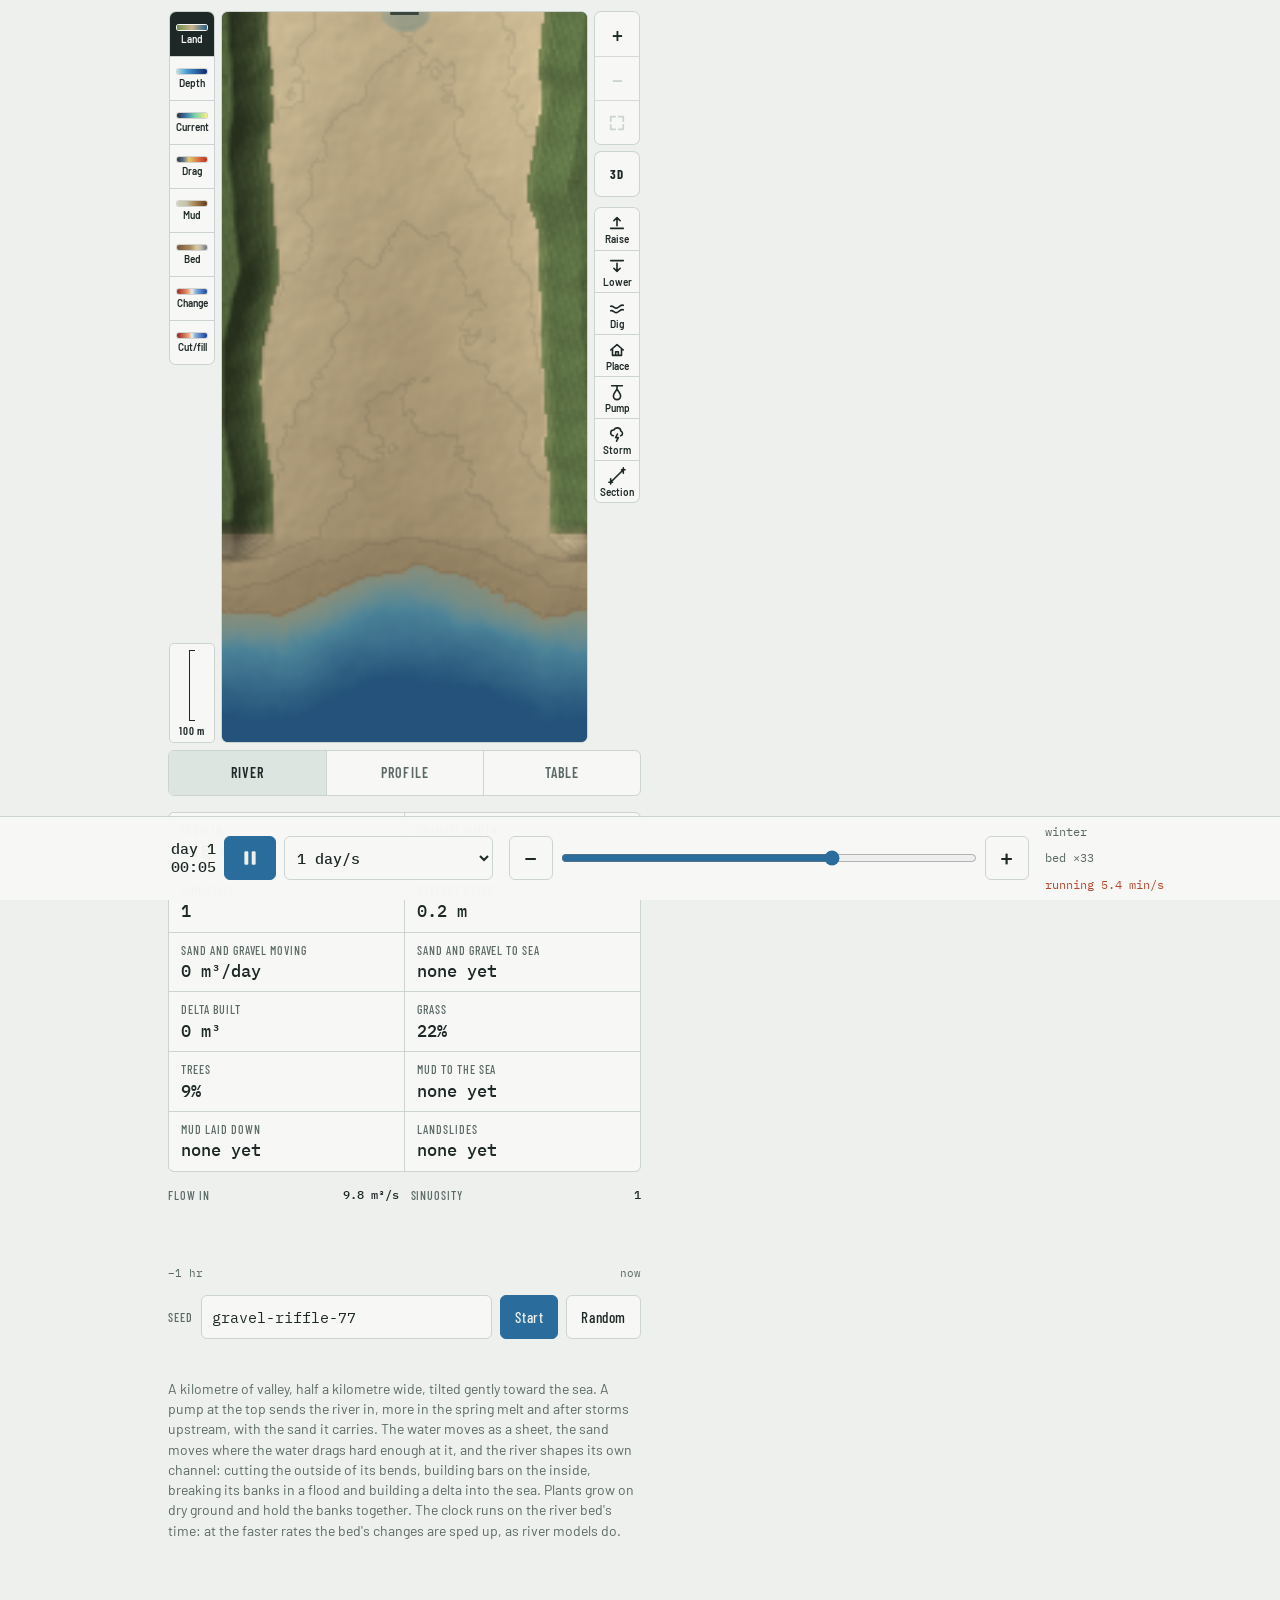
==== index.html @ 11855af5 "Trees and grass Plants now come in two kinds. Grass greens bare ground in a year or so as before; tr" ====
<!doctype html>
<html lang="en">
<head>
  <meta charset="UTF-8" />
  <meta name="viewport" content="width=device-width, initial-scale=1, viewport-fit=cover" />
  <title>Headwaters</title>
  <meta name="description" content="A stream table: a river shapes its own channel, bends, bars and delta." />
  <link rel="preconnect" href="https://fonts.googleapis.com" />
  <link rel="preconnect" href="https://fonts.gstatic.com" crossorigin />
  <link rel="stylesheet" href="https://fonts.googleapis.com/css2?family=Barlow+Condensed:wght@500;600&family=Barlow:wght@400;500;600&family=IBM+Plex+Mono:wght@400;500&display=swap" />
  <link rel="stylesheet" href="style.css" />
</head>
<body>
<!-- app:start -->
<div class="app">
  <main class="layout">
    <div class="map-col">
    <div class="map-frame" id="map-frame">
      <div class="rail left">
        <div class="map-mode" role="group" aria-label="Map shows">
          <button type="button" id="mode-landscape" data-mode="landscape" aria-pressed="true" title="The land"><i class="sw"></i>Land</button>
          <button type="button" id="mode-depth" data-mode="depth" aria-pressed="false" aria-label="Water depth" title="Water depth"><i class="sw"></i>Depth</button>
          <button type="button" id="mode-speed" data-mode="speed" aria-pressed="false" aria-label="Current" title="Current"><i class="sw"></i>Current</button>
          <button type="button" id="mode-drag" data-mode="drag" aria-pressed="false" aria-label="Drag on the bed" title="Drag on the bed"><i class="sw"></i>Drag</button>
          <button type="button" id="mode-mud" data-mode="mud" aria-pressed="false" aria-label="Mud in the water" title="Mud in the water"><i class="sw"></i>Mud</button>
          <button type="button" id="mode-bed" data-mode="bed" aria-pressed="false" aria-label="The bed's surface: mud, sand or gravel" title="The bed's surface: mud, sand or gravel"><i class="sw"></i>Bed</button>
          <button type="button" id="mode-change" data-mode="change" aria-pressed="false" aria-label="Cutting and filling now" title="Cutting and filling now"><i class="sw"></i>Change</button>
          <button type="button" id="mode-cutfill" data-mode="cutfill" aria-pressed="false" aria-label="Cut and fill since the start" title="Cut and fill since the start"><i class="sw"></i>Cut/fill</button>
        </div>
        <div class="scale" aria-hidden="true"><span id="scale-bar" class="bar"></span><span id="scale-label">100 m</span></div>
      </div>
      <figure class="map" id="map">
        <canvas id="map-canvas" role="img" aria-label="Map of the river valley, the river coming in at the top and running down to the sea at the bottom. Tap a spot to see what's there; pinch or use the buttons to zoom, and drag to move around when zoomed in."></canvas>
        <canvas id="gl-canvas" class="gl" role="img" aria-label="The valley in 3D. Drag to turn and tilt it, pinch or use the buttons to zoom, double-tap to centre on a spot, tap to see what's there." hidden></canvas>
        <canvas id="fx-canvas" class="fx" aria-hidden="true"></canvas>
      </figure>
      <div class="rail right">
        <div class="north" aria-hidden="true">N<span id="north-arrow">↑</span></div>
        <div class="zoom" role="group" aria-label="Zoom">
          <button type="button" id="zoom-in" aria-label="Zoom in" title="Zoom in">+</button>
          <button type="button" id="zoom-out" aria-label="Zoom out" title="Zoom out">−</button>
          <button type="button" id="zoom-reset" aria-label="Show the whole valley" title="Show the whole valley">
            <svg viewBox="0 0 20 20" width="18" height="18" aria-hidden="true"><path d="M3 8V3h5M12 3h5v5M17 12v5h-5M8 17H3v-5" fill="none" stroke="currentColor" stroke-width="2" stroke-linecap="round" stroke-linejoin="round"/></svg>
          </button>
        </div>
        <button type="button" id="view-3d" class="view-3d" aria-pressed="false" aria-label="Show the valley in 3D" title="3D view" hidden>3D</button>
        <div class="tool-rail" role="group" aria-label="Tools">
          <button type="button" class="tool" data-kind="raise" aria-pressed="false" aria-label="Raise: pile up sand" title="Raise: pile up sand"><svg viewBox="0 0 20 20" width="18" height="18" aria-hidden="true"><path d="M3 16h14M10 13V4M6.5 7.5 10 4l3.5 3.5" fill="none" stroke="currentColor" stroke-width="1.8" stroke-linecap="round" stroke-linejoin="round"/></svg><span>Raise</span></button>
          <button type="button" class="tool" data-kind="lower" aria-pressed="false" aria-label="Lower: scoop sand away" title="Lower: scoop sand away"><svg viewBox="0 0 20 20" width="18" height="18" aria-hidden="true"><path d="M3 4h14M10 7v9M6.5 12.5 10 16l3.5-3.5" fill="none" stroke="currentColor" stroke-width="1.8" stroke-linecap="round" stroke-linejoin="round"/></svg><span>Lower</span></button>
          <button type="button" class="tool" data-kind="dig" aria-pressed="false" aria-label="Dig a channel" title="Dig a channel"><svg viewBox="0 0 20 20" width="18" height="18" aria-hidden="true"><path d="M3 13c3-1 4 3 7 2s4-4 7-3M3 8c3-1 4 3 7 2s4-4 7-3" fill="none" stroke="currentColor" stroke-width="1.8" stroke-linecap="round" stroke-linejoin="round"/></svg><span>Dig</span></button>
          <button type="button" class="tool" data-kind="place" aria-pressed="false" aria-label="Place rock, a house, a field or a bridge" title="Place rock, a house, a field or a bridge"><svg viewBox="0 0 20 20" width="18" height="18" aria-hidden="true"><path d="M3 10 10 4l7 6M5 8.5V16h10V8.5M8.5 16v-4h3v4" fill="none" stroke="currentColor" stroke-width="1.8" stroke-linecap="round" stroke-linejoin="round"/></svg><span>Place</span></button>
          <button type="button" class="tool" data-kind="pump" aria-pressed="false" aria-label="Move the pump" title="Move the pump"><svg viewBox="0 0 20 20" width="18" height="18" aria-hidden="true"><path d="M4 3h12M10 3v4M10 7c-3 4-4 5.5-4 7.5a4 4 0 0 0 8 0c0-2-1-3.5-4-7.5z" fill="none" stroke="currentColor" stroke-width="1.8" stroke-linecap="round" stroke-linejoin="round"/></svg><span>Pump</span></button>
          <button type="button" class="tool" data-kind="storm" aria-pressed="false" aria-label="Park a storm" title="Park a storm"><svg viewBox="0 0 20 20" width="18" height="18" aria-hidden="true"><path d="M6 12a3.2 3.2 0 0 1 .4-6.4 4.2 4.2 0 0 1 8 1.4A2.6 2.6 0 0 1 14 12M10.5 10 8.5 14h3l-2 4" fill="none" stroke="currentColor" stroke-width="1.8" stroke-linecap="round" stroke-linejoin="round"/></svg><span>Storm</span></button>
          <button type="button" class="tool" data-kind="section" aria-pressed="false" aria-label="Draw a cross-section" title="Draw a cross-section"><svg viewBox="0 0 20 20" width="18" height="18" aria-hidden="true"><path d="M3 17 17 3M3 13v6M1 17h4M17 1v6M15 3h4" fill="none" stroke="currentColor" stroke-width="1.8" stroke-linecap="round" stroke-linejoin="round"/></svg><span>Section</span></button>
        </div>
      </div>
    </div>
    <div class="tool-options" id="tool-options" hidden>
      <p class="tool-hint" id="tools-hint" aria-live="polite"></p>
      <div class="size-row place-row" id="place-row" role="group" aria-label="What to place" hidden>
        <button type="button" data-place="block" aria-pressed="false">Rock</button>
        <button type="button" data-place="house" aria-pressed="true">House</button>
        <button type="button" data-place="field" aria-pressed="false">Field</button>
        <button type="button" data-place="bridge" aria-pressed="false">Bridge</button>
      </div>
      <div class="size-row brush-row" id="brush-row" role="group" aria-label="Brush size" hidden>
        <button type="button" data-brush="small" aria-pressed="false">Small</button>
        <button type="button" data-brush="big" aria-pressed="true">Big</button>
        <button type="button" data-brush="huge" aria-pressed="false">Huge</button>
      </div>
      <div class="size-row strength-row" id="strength-row" role="group" aria-label="Brush strength" hidden>
        <button type="button" data-strength="gentle" aria-pressed="false">Gentle</button>
        <button type="button" data-strength="strong" aria-pressed="true">Strong</button>
        <button type="button" data-strength="bulldozer" aria-pressed="false">Bulldozer</button>
      </div>
    </div>
    <div class="key layer-key" id="layer-key" hidden>
      <p class="layer-name" id="layer-name"></p>
      <div class="ramp" id="layer-ramp"></div>
      <div class="ticks" id="layer-ticks"></div>
    </div>
    <div class="inspect" id="inspect" hidden>
      <div class="inspect-head">
        <span id="inspect-title">Here</span>
        <button type="button" id="inspect-close" class="close" aria-label="Close">×</button>
      </div>
      <p id="inspect-ground" class="ground-line"></p>
      <dl id="inspect-facts" class="facts"></dl>
    </div>
    <section class="panel" aria-label="Readings">
      <div class="tabs" role="tablist" aria-label="Readings">
        <button type="button" role="tab" id="tab-river" aria-controls="pane-river" aria-selected="true">River</button>
        <button type="button" role="tab" id="tab-profile" aria-controls="pane-profile" aria-selected="false">Profile</button>
        <button type="button" role="tab" id="tab-table" aria-controls="pane-table" aria-selected="false">Table</button>
      </div>

      <div class="pane" id="pane-river" role="tabpanel" aria-labelledby="tab-river">
      <dl class="stats">
        <div><dt>Flow in</dt><dd id="s-q">—</dd></div>
        <div><dt>Channel width</dt><dd id="s-width">—</dd></div>
        <div><dt>Sinuosity</dt><dd id="s-sin">—</dd></div>
        <div><dt>Deepest water</dt><dd id="s-deep">—</dd></div>
        <div><dt>Sand and gravel moving</dt><dd id="s-sand">—</dd></div>
        <div><dt>Sand and gravel to sea</dt><dd id="s-sea">—</dd></div>
        <div><dt>Delta built</dt><dd id="s-delta">—</dd></div>
        <div><dt>Grass</dt><dd id="s-plants">—</dd></div>
        <div><dt>Trees</dt><dd id="s-trees">—</dd></div>
        <div><dt>Mud to the sea</dt><dd id="s-mudsea">—</dd></div>
        <div><dt>Mud laid down</dt><dd id="s-mudlaid">—</dd></div>
        <div><dt>Landslides</dt><dd id="s-slides">—</dd></div>
      </dl>
      <p class="things-line" id="things-line" hidden></p>

      <div class="sparks">
        <figure>
          <figcaption><span>Flow in</span><span id="sp-q-v" class="val"></span></figcaption>
          <canvas id="sp-q" aria-label="The river's flow over time"></canvas>
        </figure>
        <figure>
          <figcaption><span>Sinuosity</span><span id="sp-s-v" class="val"></span></figcaption>
          <canvas id="sp-s" aria-label="How much the river winds, over time"></canvas>
        </figure>
        <p class="axis"><span id="sp-from">−1 day</span><span>now</span></p>
      </div>

      <form class="seed" id="seed-form">
        <label for="seed">Seed</label>
        <input id="seed" name="seed" autocomplete="off" spellcheck="false" maxlength="32" />
        <button type="submit" id="seed-go">Start</button>
        <button type="button" id="seed-random">Random</button>
      </form>
      <p class="save-status" id="save-status" aria-live="polite"></p>

      <p class="note">A kilometre of valley, half a kilometre wide, tilted gently toward the sea. A pump at the top sends the river in, more in the spring melt and after storms upstream, with the sand it carries. The water moves as a sheet, the sand moves where the water drags hard enough at it, and the river shapes its own channel: cutting the outside of its bends, building bars on the inside, breaking its banks in a flood and building a delta into the sea. Plants grow on dry ground and hold the banks together. The clock runs on the river bed's time: at the faster rates the bed's changes are sped up, as river models do.</p>
      </div>

      <div class="pane" id="pane-profile" role="tabpanel" aria-labelledby="tab-profile" hidden>
        <figure class="chart">
          <figcaption><span>Long profile</span><span class="legend"><i class="lg-bed"></i>bed <i class="lg-water"></i>water <i class="lg-start"></i>at the start</span></figcaption>
          <canvas id="profile" aria-label="The river's long profile: the bed and water surface from the top of the valley to the sea, and the bed at the start"></canvas>
        </figure>
        <figure class="chart">
          <figcaption><span>Cross-section</span><span id="section-len" class="val"></span></figcaption>
          <canvas id="section" aria-label="A cross-section along the line drawn with the Section tool" hidden></canvas>
          <p id="section-hint" class="note">Pick Section beside the map and draw a line across the river to see its cross-section here.</p>
        </figure>
      </div>

      <div class="pane table-pane" id="pane-table" role="tabpanel" aria-labelledby="tab-table" hidden>
        <label class="wet-row" for="flow"><span>Pump</span><input type="range" id="flow" min="2" max="80" step="1" value="15"><output id="flow-out" for="flow">15 m³/s</output></label>
        <label class="wet-row" for="tilt"><span>Tilt</span><input type="range" id="tilt" min="0.5" max="6" step="0.1" value="2"><output id="tilt-out" for="tilt">2.0 m/km</output></label>
        <label class="wet-row" for="sea"><span>Sea level</span><input type="range" id="sea" min="-2" max="2" step="0.1" value="0"><output id="sea-out" for="sea">±0 m</output></label>
        <label class="wet-row" for="lift"><span>Land height</span><input type="range" id="lift" min="0" max="30" step="1" value="0"><output id="lift-out" for="lift">+0 m</output></label>
        <label class="wet-row" for="rock"><span>Bedrock</span><input type="range" id="rock" min="1" max="60" step="1" value="6"><output id="rock-out" for="rock">6 m down</output></label>
        <label class="wet-row" for="supply"><span>Sand in</span><input type="range" id="supply" min="0" max="200" step="5" value="60"><output id="supply-out" for="supply">60%</output></label>
        <label class="wet-row" for="mud"><span>Mud in</span><input type="range" id="mud" min="0" max="20" step="1" value="2"><output id="mud-out" for="mud">0.2 g/L</output></label>
        <p class="note">The pump's flow before the seasons and floods, the valley's fall, the sea's level, how high the land stands above it (raise it and the river cuts down into it from the coast), how deep the bedrock lies under the plain (the river can't cut below it), the sand fed in with the water as a share of what it can carry, and the mud it brings.</p>
      </div>

    </section>
  </main>

  <div class="timebar" id="timebar" role="region" aria-label="Time">
    <div class="tb-main">
      <span id="time" class="time" aria-live="off">day 1</span>
      <button type="button" id="play" class="play" aria-label="Pause" title="Pause (Space)">
        <svg class="i-pause" viewBox="0 0 16 16" aria-hidden="true"><rect x="3" y="2" width="3.5" height="12" rx="1"/><rect x="9.5" y="2" width="3.5" height="12" rx="1"/></svg>
        <svg class="i-play" viewBox="0 0 16 16" aria-hidden="true"><path d="M4 2.2v11.6c0 .6.7 1 1.2.6l8.4-5.8a.75.75 0 0 0 0-1.2L5.2 1.6C4.7 1.2 4 1.6 4 2.2z"/></svg>
      </button>
      <label class="visually-hidden" for="rate-select">Time rate</label>
      <select id="rate-select"></select>
    </div>
    <div class="tb-slide">
      <button type="button" id="slower" class="step" aria-label="Slower" title="Slower (−)">−</button>
      <input id="rate-slider" type="range" min="0" max="1000" step="1" value="0" aria-label="Time rate" />
      <button type="button" id="faster" class="step" aria-label="Faster" title="Faster (+)">+</button>
    </div>
    <div class="tb-status"><span id="phase">spring</span><span id="tick">bed ×1</span><span id="lag" class="lag"></span></div>
  </div>
</div>
<!-- app:end -->
<script type="module" src="src/app.js"></script>
</body>
</html>
---- style.css ----
/* Layout: a survey sheet — the relief map is the page; readings sit beside it
   (desktop) or below it (phone). */
:root {
  --paper: #edf0ec;
  --panel: #f7f8f5;
  --ink: #1d2827;
  --muted: #5b6966;
  --line: #ccd4cf;
  --water: #2a6c9c;
  --water-soft: rgba(42, 108, 156, 0.14);
  --chip: #dde5e1;
  --warn: #b5482f;
  --bar: rgba(247, 248, 245, 0.98);

  --font-display: 'Barlow Condensed', 'Arial Narrow', 'Roboto Condensed', sans-serif;
  --font-body: 'Barlow', system-ui, -apple-system, 'Segoe UI', sans-serif;
  --font-data: 'IBM Plex Mono', ui-monospace, 'SFMono-Regular', Menlo, monospace;
  color-scheme: light;
}
@media (prefers-color-scheme: dark) {
  :root:not([data-theme="light"]) {
    --paper: #111718;
    --panel: #182122;
    --ink: #e2e8e5;
    --muted: #92a19d;
    --line: #2b3739;
    --water: #6fb1df;
    --water-soft: rgba(111, 177, 223, 0.16);
    --chip: #233032;
    --warn: #ef8a6f;
    --bar: rgba(24, 33, 34, 0.98);
    color-scheme: dark;
  }
}
:root[data-theme="dark"] {
  --paper: #111718;
  --panel: #182122;
  --ink: #e2e8e5;
  --muted: #92a19d;
  --line: #2b3739;
  --water: #6fb1df;
  --water-soft: rgba(111, 177, 223, 0.16);
  --chip: #233032;
  --warn: #ef8a6f;
  --bar: rgba(24, 33, 34, 0.98);
  color-scheme: dark;
}

html, body { height: 100%; }
body {
  margin: 0;
  background: var(--paper);
  color: var(--ink);
  font: 400 15px/1.45 var(--font-body);
  -webkit-text-size-adjust: 100%;
}

.app {
  box-sizing: border-box;
  max-width: 1180px;
  margin: 0 auto;
  padding-inline: 16px;
  padding-block: 12px calc(var(--bar-h, 120px) + 16px);
  display: flex;
  flex-direction: column;
  gap: 12px;
}

.layout {
  display: grid;
  grid-template-columns: 1fr;
  gap: 16px;
  align-items: start;
}

.map-col {
  display: grid;
  gap: 8px;
  margin: 0 auto;
  width: min(100%, calc(62vh * 128 / 256 + 2 * 54px));
  min-width: 0;
}
.map {
  position: relative;
  margin: 0 auto;
  width: 100%;
  aspect-ratio: 128 / 256;
  max-width: 100%;
  border-radius: 6px;
  overflow: hidden;
  box-shadow: 0 0 0 1px var(--line);
  background: #2a5e84;
}
.map canvas { display: block; width: 100%; height: 100%; }

/* The map with its controls in rails either side, so nothing covers the
   river: zoom, reset, 3D and north on the right; Land/Layers and the scale
   on the left. The layer menu and the inspect card open below. */
.map-frame {
  display: grid;
  grid-template-columns: 48px minmax(0, 1fr) 48px;
  gap: 6px;
  align-items: start;
}
.map-frame .map { margin: 0; }
.rail { display: flex; flex-direction: column; align-items: center; gap: 8px; min-width: 0; }
.rail.left { height: 100%; justify-content: space-between; }
.north, .scale {
  width: 44px;
  box-sizing: border-box;
  font: 600 12px/1 var(--font-display);
  letter-spacing: 0.08em;
  color: var(--ink);
  background: var(--panel);
  border-radius: 4px;
  padding: 5px 7px;
  box-shadow: 0 0 0 1px var(--line);
}
.north { display: flex; justify-content: center; gap: 3px; }
/* The scale: a vertical bar, the map's height scale is its width scale. */
.scale { display: flex; flex-direction: column; align-items: center; gap: 4px; padding: 6px 2px; font-size: 11px; text-align: center; }
.scale .bar { display: inline-block; width: 6px; height: 40px; border: 1.5px solid currentColor; border-right: 0; box-sizing: border-box; }
.map-frame.in3d .scale { visibility: hidden; }

.panel { display: flex; flex-direction: column; gap: 16px; min-width: 0; }

.stats {
  margin: 0;
  display: grid;
  grid-template-columns: repeat(2, minmax(0, 1fr));
  gap: 1px;
  background: var(--line);
  border: 1px solid var(--line);
  border-radius: 6px;
  overflow: hidden;
}
.stats div { background: var(--panel); padding: 10px 12px; min-width: 0; }
.stats dt {
  font: 500 12px/1.2 var(--font-display);
  letter-spacing: 0.08em;
  text-transform: uppercase;
  color: var(--muted);
}
.stats dd {
  margin: 4px 0 0;
  font: 500 17px/1.2 var(--font-data);
  font-variant-numeric: tabular-nums;
  white-space: nowrap;
  overflow: hidden;
  text-overflow: ellipsis;
}

.sparks { display: grid; grid-template-columns: 1fr 1fr; gap: 6px 12px; }
.sparks figure { margin: 0; min-width: 0; }
.sparks figcaption {
  display: flex;
  justify-content: space-between;
  gap: 8px;
  font: 500 12px/1.2 var(--font-display);
  letter-spacing: 0.08em;
  text-transform: uppercase;
  color: var(--muted);
}
.sparks .val { font: 500 12px/1.2 var(--font-data); letter-spacing: 0; text-transform: none; color: var(--ink); }
.sparks canvas { display: block; width: 100%; height: 56px; margin-top: 4px; }
.sparks .axis {
  grid-column: 1 / -1;
  margin: 0;
  display: flex;
  justify-content: space-between;
  font: 400 11px/1 var(--font-data);
  color: var(--muted);
}

.key .ramp { height: 10px; border-radius: 3px; box-shadow: 0 0 0 1px var(--line); }
.ground-line { margin: 4px 0 0; font-size: 13px; color: var(--ink); }
.key .ticks {
  display: flex;
  justify-content: space-between;
  margin-top: 4px;
  font: 400 11px/1 var(--font-data);
  color: var(--muted);
}

.seed { display: flex; align-items: center; gap: 8px; flex-wrap: wrap; }
.seed label {
  font: 500 12px/1 var(--font-display);
  letter-spacing: 0.08em;
  text-transform: uppercase;
  color: var(--muted);
}
.seed input {
  flex: 1 1 140px;
  min-width: 0;
  min-height: 44px;
  box-sizing: border-box;
  padding: 0 10px;
  border: 1px solid var(--line);
  border-radius: 6px;
  background: var(--panel);
  color: var(--ink);
  font: 400 15px/1 var(--font-data);
}
.seed button {
  min-height: 44px;
  padding: 0 14px;
  border: 1px solid var(--line);
  border-radius: 6px;
  background: var(--panel);
  color: var(--ink);
  font: 500 15px/1 var(--font-display);
  letter-spacing: 0.04em;
  cursor: pointer;
}
.seed button[type="submit"] { background: var(--water); border-color: var(--water); color: var(--paper); }

.save-status { margin: -8px 0 0; color: var(--muted); font: 400 12px/1.3 var(--font-data); min-height: 1.3em; }
.note { margin: 0; color: var(--muted); font-size: 14px; max-width: 62ch; }

@media (min-width: 860px) {
  .layout { grid-template-columns: auto minmax(320px, 420px); justify-content: center; gap: 28px; }
  .map-col { width: min(100%, calc((100vh - 170px) * 128 / 256 + 2 * 54px)); margin: 0; }
}

/* The land and the five layers, stacked in the left rail, each with a
   strip of its colours. */
.map-mode {
  display: flex;
  flex-direction: column;
  width: 44px;
  border-radius: 6px;
  overflow: hidden;
  box-shadow: 0 0 0 1px var(--line);
}
.map-mode button {
  display: flex;
  flex-direction: column;
  align-items: center;
  justify-content: center;
  gap: 4px;
  min-height: 44px;
  padding: 0;
  border: 0;
  border-top: 1px solid var(--line);
  background: var(--panel);
  color: var(--ink);
  font: 600 10px/1 var(--font-body);
  letter-spacing: 0;
  white-space: nowrap;
  cursor: pointer;
}
.map-mode button:first-child { border-top: 0; }
.map-mode .sw { display: block; width: 30px; height: 5px; border-radius: 2px; box-shadow: 0 0 0 1px rgba(0, 0, 0, 0.15); }
.map-mode button[aria-pressed="true"] { background: var(--ink); color: var(--panel); }
.map-mode button[aria-pressed="true"] .sw { box-shadow: 0 0 0 1px var(--panel); }
.layer-key[hidden] { display: none; }
.layer-key .layer-name { margin: 0 0 6px; font: 600 12px/1 var(--font-display); letter-spacing: 0.08em; text-transform: uppercase; color: var(--muted); }
.map canvas { cursor: crosshair; touch-action: pan-y; }
.map canvas.zoomed { touch-action: none; }
/* With a brush or Dig picked, the map keeps the finger: no page scroll. */
.map canvas.shaping { touch-action: none; -webkit-user-select: none; user-select: none; -webkit-touch-callout: none; }
.map canvas.dragging { cursor: grabbing; }
.map canvas[hidden] { display: none; }
.map canvas.gl { cursor: grab; touch-action: none; background: #9ebdd6; }
#north-arrow { display: inline-block; transition: transform 0.08s linear; }

/* Disaster effects sit over the map and let taps through. */
.map canvas.fx { position: absolute; inset: 0; pointer-events: none; cursor: default; }

/* The tools, stacked in the right rail under zoom and 3D: pressed is
   picked. */
.tool-rail {
  display: flex;
  flex-direction: column;
  width: 44px;
  margin-top: 4px;
  border-radius: 6px;
  overflow: hidden;
  box-shadow: 0 0 0 1px var(--line);
}
.tool-rail .tool {
  display: flex;
  flex-direction: column;
  align-items: center;
  justify-content: center;
  gap: 2px;
  min-height: 42px;
  padding: 0;
  border: 0;
  border-top: 1px solid var(--line);
  background: var(--panel);
  color: var(--ink);
  font: 600 10px/1 var(--font-body);
  cursor: pointer;
}
.tool-rail .tool:first-child { border-top: 0; }
.tool-rail .tool[aria-pressed="true"] { background: #b8461f; color: #fff; }
.tool-rail .tool:focus-visible { outline: 2px solid var(--water); outline-offset: -2px; }
/* North matters only when the 3D view turns. */
.map-frame:not(.in3d) .north { display: none; }

/* What the picked tool does, and its brush settings, under the map. */
.tool-options { display: grid; gap: 6px; }
.tool-options[hidden] { display: none; }
.tool-hint { margin: 0; color: var(--muted); font: 400 13px/1.3 var(--font-body); }
.size-row {
  display: grid;
  grid-template-columns: repeat(3, 1fr);
  border: 1px solid var(--line);
  border-radius: 6px;
  overflow: hidden;
  gap: 1px;
  background: var(--line);
}
.size-row[hidden] { display: none; }
.size-row.place-row { grid-template-columns: repeat(4, 1fr); }
.things-line { margin: 8px 0 0; font: 400 13px/1.4 var(--font-body); color: var(--ink); }
.things-line[hidden] { display: none; }
.size-row button {
  min-height: 36px;
  padding: 0 3px;
  border: 0;
  background: var(--panel);
  color: var(--ink);
  font: 600 12px/1 var(--font-display);
  letter-spacing: 0.03em;
  text-transform: uppercase;
  cursor: pointer;
}
.size-row button[aria-pressed="true"] { background: var(--ink); color: var(--panel); }
.size-row button:focus-visible { outline: 2px solid var(--water); outline-offset: -2px; }

/* The table's settings, in their own tab. */
.table-pane { display: grid; gap: 8px; }
.table-pane[hidden] { display: none; }
.wet-row {
  display: grid;
  grid-template-columns: 7em 1fr 4em;
  align-items: center;
  gap: 8px;
  min-height: 40px;
  padding: 0 10px;
  border: 1px solid var(--line);
  border-radius: 6px;
  background: var(--panel);
  color: var(--ink);
  font: 600 12px/1 var(--font-display);
  letter-spacing: 0.04em;
  text-transform: uppercase;
}
.wet-row input { width: 100%; min-width: 0; margin: 0; accent-color: #2b6c9e; }
.wet-row span { white-space: nowrap; }
.wet-row output { text-align: right; font-variant-numeric: tabular-nums; }


/* Zoom buttons, stacked in the right rail under the north arrow, and 3D. */
.zoom {
  display: flex;
  flex-direction: column;
  border-radius: 6px;
  overflow: hidden;
  box-shadow: 0 0 0 1px var(--line);
}
.zoom button {
  width: 44px;
  height: 44px;
  display: grid;
  place-items: center;
  border: 0;
  border-top: 1px solid rgba(29, 40, 39, 0.15);
  background: var(--panel);
  color: var(--ink);
  font: 500 22px/1 var(--font-body);
  cursor: pointer;
}
.zoom button:first-child { border-top: 0; }
.zoom button:disabled { color: var(--line); cursor: default; }
.zoom button:focus-visible { outline: 2px solid var(--water); outline-offset: -2px; }
.view-3d {
  width: 44px; height: 44px; border: 0; border-radius: 6px; box-shadow: 0 0 0 1px var(--line);
  background: var(--panel); color: var(--ink);
  font: 700 13px/1 var(--font-display); letter-spacing: 0.04em; cursor: pointer;
}
.view-3d[aria-pressed="true"] { background: var(--ink); color: var(--panel); }

/* What's at a tapped spot, under the map. */
.inspect {
  box-sizing: border-box;
  padding: 10px 12px;
  border-radius: 6px;
  background: var(--panel);
  color: var(--ink);
  box-shadow: 0 0 0 1px var(--line);
}
.inspect-head {
  display: flex;
  align-items: center;
  justify-content: space-between;
  gap: 8px;
  font: 600 13px/1.2 var(--font-display);
  letter-spacing: 0.08em;
  text-transform: uppercase;
}
.inspect .close {
  width: 36px;
  height: 36px;
  border: 0;
  border-radius: 6px;
  background: transparent;
  color: var(--ink);
  font: 400 22px/1 var(--font-body);
  cursor: pointer;
}
.facts {
  margin: 6px 0 0;
  display: grid;
  grid-template-columns: repeat(2, minmax(0, 1fr));
  gap: 4px 12px;
  font-size: 13px;
}
.facts div { display: flex; justify-content: space-between; gap: 8px; min-width: 0; }
.facts dt { color: var(--muted); }
.facts dd { margin: 0; font-family: var(--font-data); font-variant-numeric: tabular-nums; white-space: nowrap; }

.tabs {
  display: grid;
  grid-template-columns: repeat(3, 1fr);
  border: 1px solid var(--line);
  border-radius: 6px;
  overflow: hidden;
  background: var(--panel);
}
.tabs button {
  min-height: 44px;
  border: 0;
  border-left: 1px solid var(--line);
  background: transparent;
  color: var(--muted);
  font: 600 14px/1 var(--font-display);
  letter-spacing: 0.08em;
  text-transform: uppercase;
  cursor: pointer;
}
.tabs button:first-child { border-left: 0; }
.tabs button[aria-selected="true"] { color: var(--ink); background: var(--chip); }
.tabs button:focus-visible, .species button:focus-visible, .map-mode button:focus-visible, .inspect .close:focus-visible {
  outline: 2px solid var(--water);
  outline-offset: 2px;
}
.pane { display: flex; flex-direction: column; gap: 16px; min-width: 0; }
.pane[hidden] { display: none; }

/* Time bar — fixed to the bottom, after Universe Sandbox's: play/pause, a
   log-scale rate slider between − and +, a rate list, and a note when the
   sim can't keep up. */
.timebar {
  position: fixed;
  left: 0;
  right: 0;
  bottom: 0;
  z-index: 10;
  box-sizing: border-box;
  padding: 8px 16px calc(8px + env(safe-area-inset-bottom, 0px));
  background: var(--bar);
  border-top: 1px solid var(--line);
  display: grid;
  grid-template-columns: 1fr;
  gap: 6px;
}
.tb-main, .tb-slide { display: flex; align-items: center; gap: 8px; min-width: 0; }
.time {
  flex: 1 1 auto;
  min-width: 0;
  font: 500 20px/1 var(--font-data);
  font-variant-numeric: tabular-nums;
  white-space: nowrap;
  overflow: hidden;
  text-overflow: ellipsis;
}
.time.two { font-size: 15px; line-height: 1.2; white-space: pre; }
.timebar button, .timebar select {
  min-height: 44px;
  border: 1px solid var(--line);
  border-radius: 6px;
  background: var(--panel);
  color: var(--ink);
  cursor: pointer;
}
.timebar button:focus-visible, .timebar select:focus-visible, .timebar input:focus-visible {
  outline: 2px solid var(--water);
  outline-offset: 2px;
}
.play {
  width: 52px;
  display: grid;
  place-items: center;
  background: var(--water) !important;
  border-color: var(--water) !important;
  color: var(--paper) !important;
}
.play svg { width: 18px; height: 18px; fill: currentColor; }
.play .i-play { display: none; }
.play[aria-pressed="true"] .i-play { display: block; }
.play[aria-pressed="true"] .i-pause { display: none; }
.timebar select {
  flex: 0 1 auto;
  min-width: 0;
  max-width: 48%;
  padding: 0 8px;
  font: 500 15px/1 var(--font-data);
}
.step {
  width: 44px;
  flex: none;
  font: 500 22px/1 var(--font-data);
}
#rate-slider {
  flex: 1 1 auto;
  min-width: 0;
  height: 44px;
  margin: 0;
  accent-color: var(--water);
}
.tb-status {
  display: flex;
  justify-content: space-between;
  gap: 12px;
  font: 400 12px/1.2 var(--font-data);
  color: var(--muted);
}
.lag { color: var(--warn); }
.lag.neutral { color: var(--muted); }
.visually-hidden {
  position: absolute;
  width: 1px;
  height: 1px;
  overflow: hidden;
  clip: rect(0 0 0 0);
  white-space: nowrap;
}

@media (min-width: 860px) {
  .timebar {
    grid-template-columns: auto minmax(240px, 520px) auto;
    justify-content: center;
    align-items: center;
    column-gap: 16px;
  }
  .tb-main { order: 0; }
  .time { flex: none; min-width: 11ch; text-align: right; }
  .tb-slide { order: 1; }
  .tb-status { order: 2; flex-direction: column; justify-content: center; min-width: 16ch; }
  .timebar select { max-width: none; }
}

/* The profile and cross-section charts. */
.chart { margin: 0; display: grid; gap: 6px; }
.chart figcaption {
  display: flex; justify-content: space-between; align-items: baseline; gap: 8px;
  font: 600 12px/1.2 var(--font-display); letter-spacing: 0.08em; text-transform: uppercase; color: var(--muted);
}
.chart canvas { display: block; width: 100%; height: 170px; background: var(--panel); border-radius: 6px; box-shadow: 0 0 0 1px var(--line); }
.chart canvas[hidden] { display: none; }
.chart .val { font: 500 12px/1.2 var(--font-data); letter-spacing: 0; text-transform: none; color: var(--ink); }
.legend { display: flex; align-items: center; gap: 6px; font: 400 12px/1 var(--font-body); letter-spacing: 0; text-transform: none; }
.legend i { display: inline-block; width: 14px; height: 0; border-top: 3px solid; margin-left: 4px; }
.legend .lg-bed { border-color: #8a6a44; }
.legend .lg-water { border-color: #5aa3d0; }
.legend .lg-start { border-top-style: dashed; border-color: var(--muted); }
.tb-status #phase { text-transform: none; }
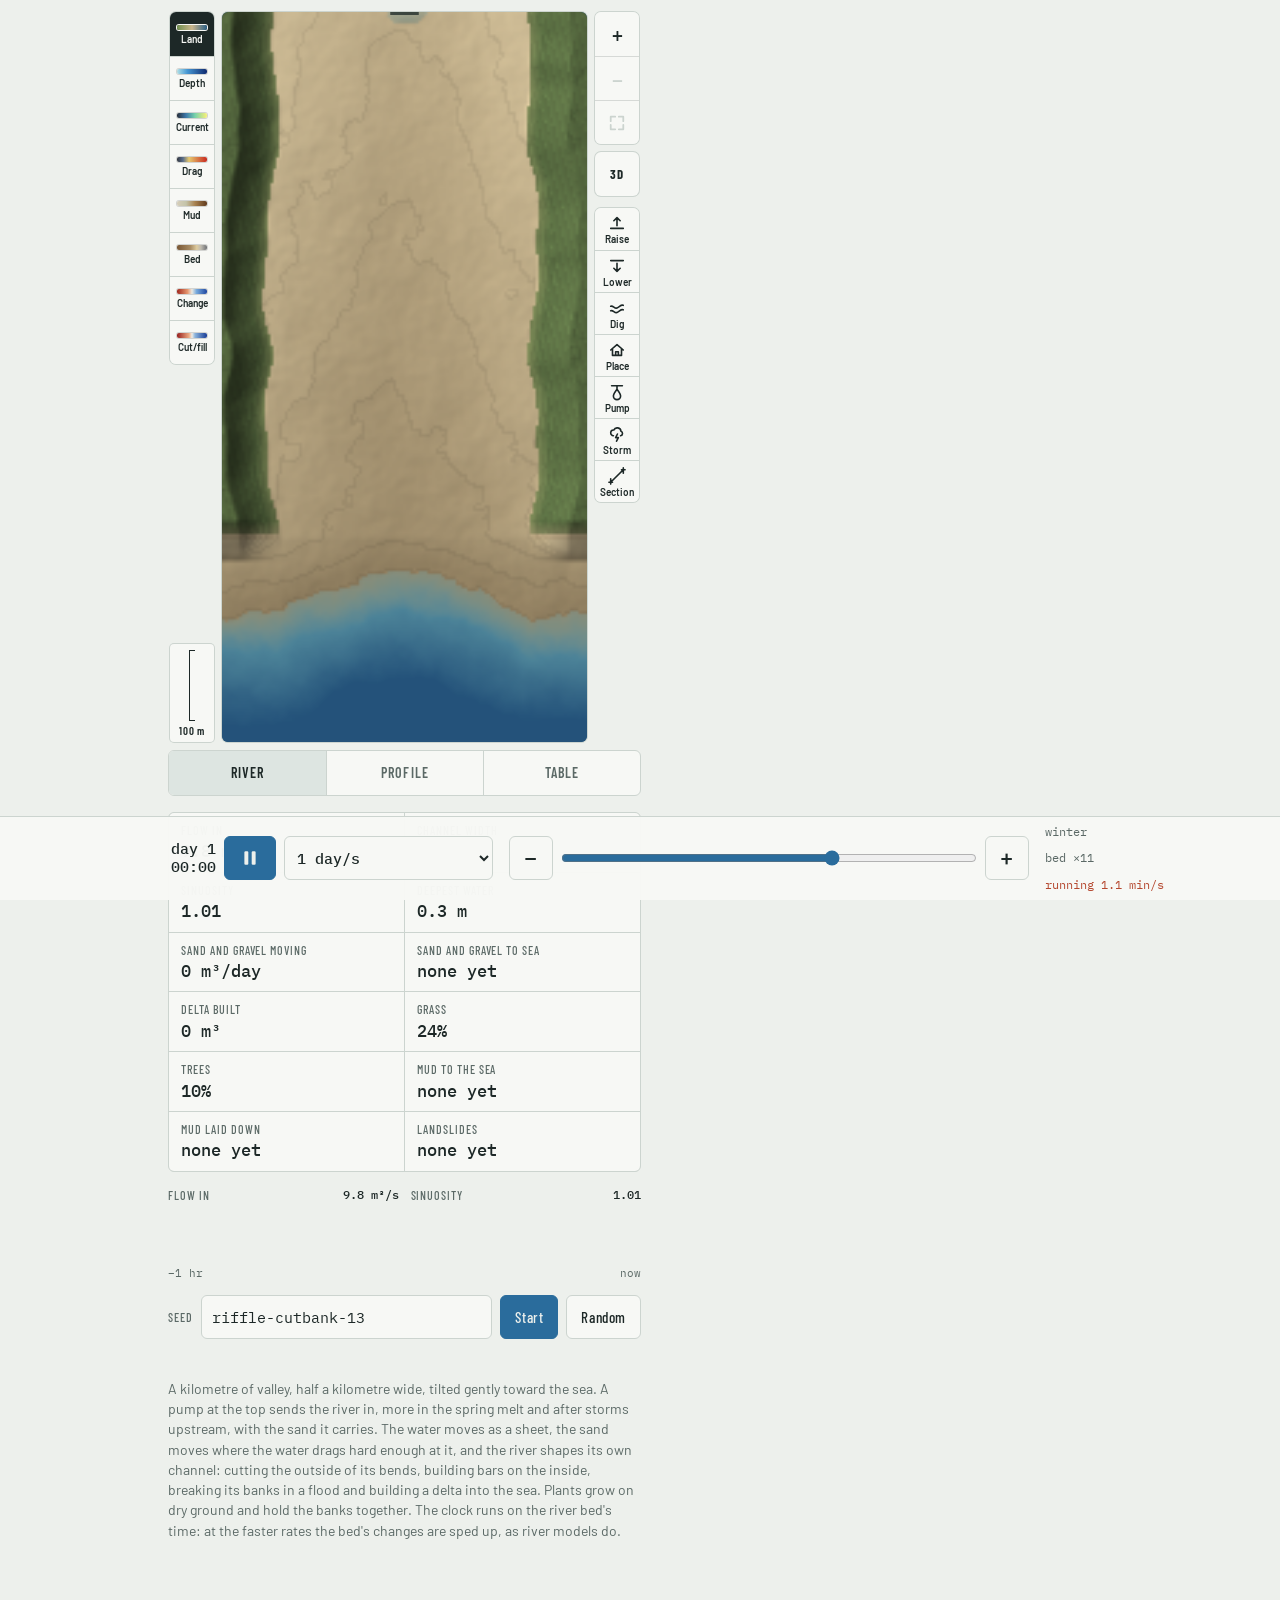
==== commit fdab89ed: "The water on the GPU (stage 1), behind a switch The water's sums (Flow.water) now also run as WebGL2" ====
--- a/index.html
+++ b/index.html
@@ -154,6 +154,7 @@
         <label class="wet-row" for="rock"><span>Bedrock</span><input type="range" id="rock" min="1" max="60" step="1" value="6"><output id="rock-out" for="rock">6 m down</output></label>
         <label class="wet-row" for="supply"><span>Sand in</span><input type="range" id="supply" min="0" max="200" step="5" value="60"><output id="supply-out" for="supply">60%</output></label>
         <label class="wet-row" for="mud"><span>Mud in</span><input type="range" id="mud" min="0" max="20" step="1" value="2"><output id="mud-out" for="mud">0.2 g/L</output></label>
+        <label class="wet-row gpu-row" id="gpu-row" for="gpu" hidden><span>Water on the GPU</span><input type="checkbox" id="gpu"><output>try it</output></label>
         <p class="note">The pump's flow before the seasons and floods, the valley's fall, the sea's level, how high the land stands above it (raise it and the river cuts down into it from the coast), how deep the bedrock lies under the plain (the river can't cut below it), the sand fed in with the water as a share of what it can carry, and the mud it brings.</p>
       </div>
 
--- a/style.css
+++ b/style.css
@@ -333,6 +333,8 @@
 /* The table's settings, in their own tab. */
 .table-pane { display: grid; gap: 8px; }
 .table-pane[hidden] { display: none; }
+.wet-row.gpu-row[hidden] { display: none; }
+.gpu-row input { justify-self: start; width: 22px; height: 22px; accent-color: #2b6c9e; }
 .wet-row {
   display: grid;
   grid-template-columns: 7em 1fr 4em;
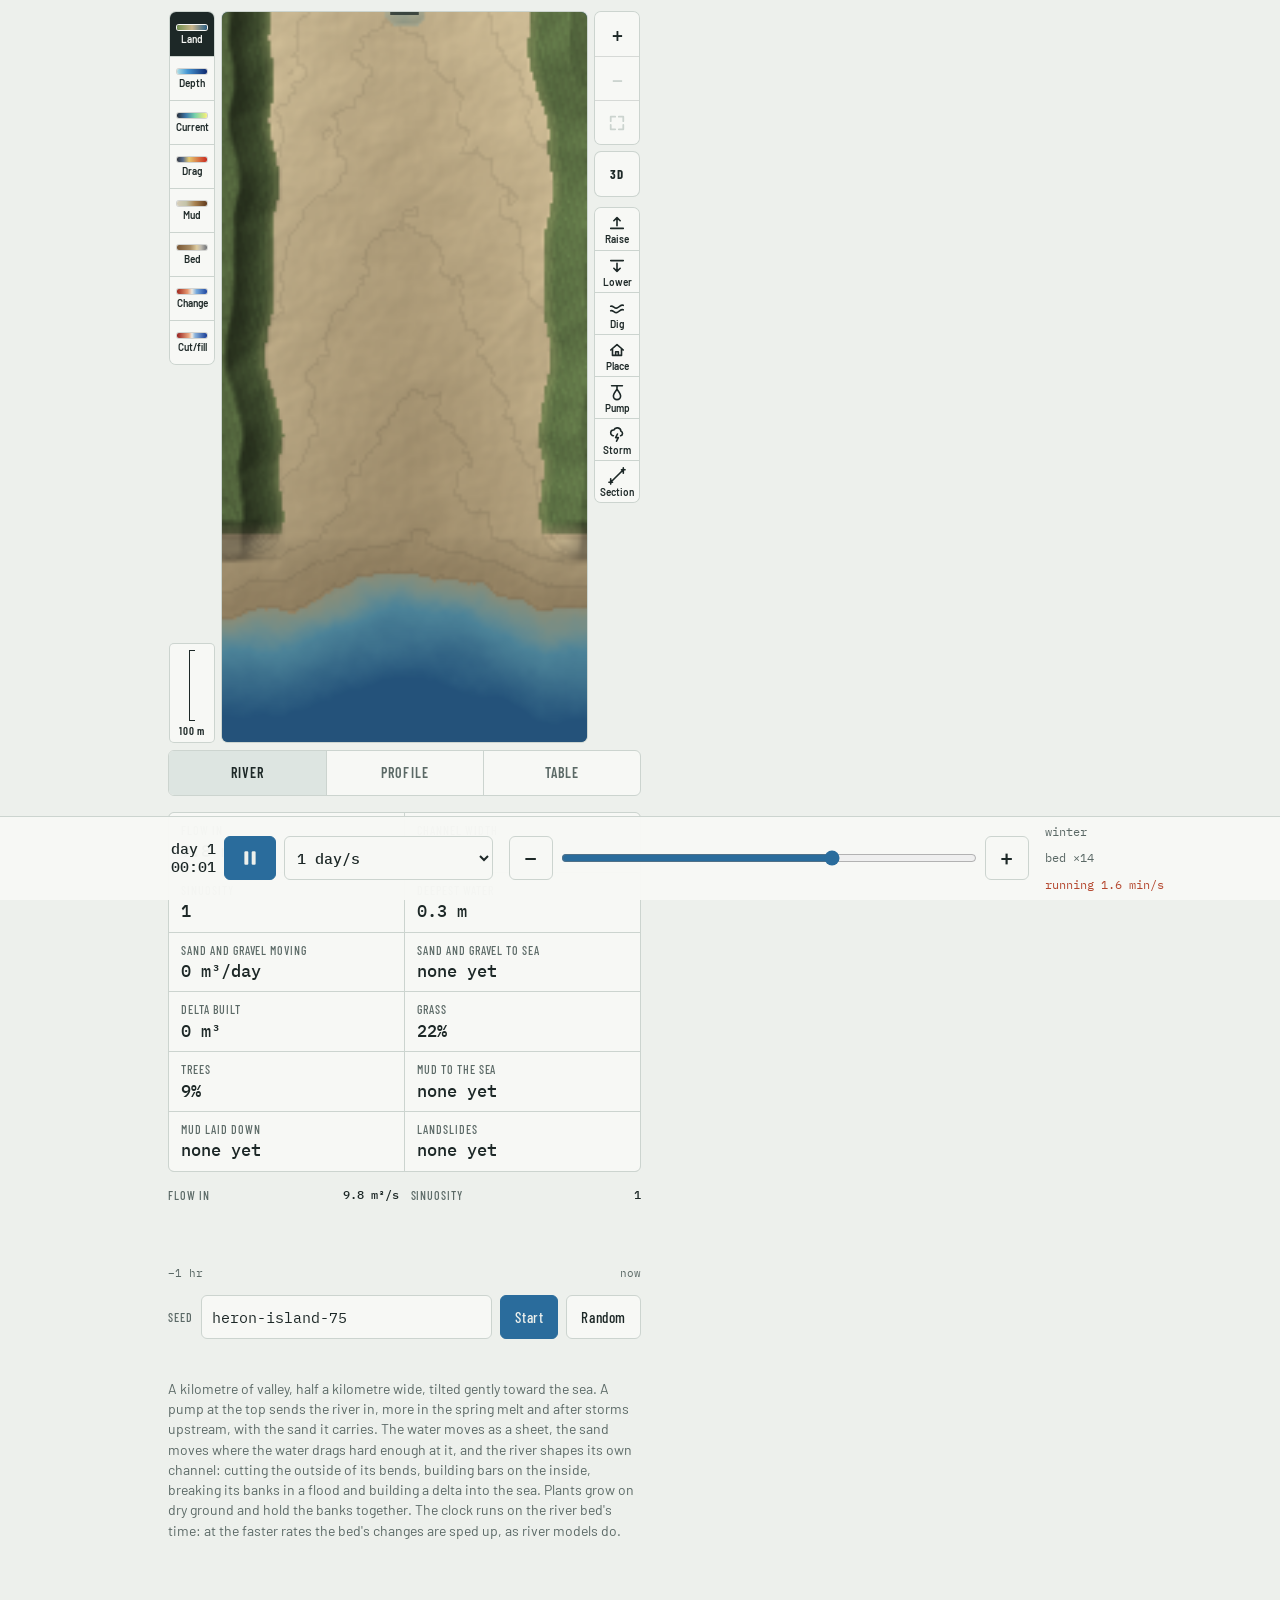
==== commit 0c99db4c: "The whole river on the GPU (stage 2) The GPU switch now runs the bed as well as the water, so nothin" ====
--- a/index.html
+++ b/index.html
@@ -154,7 +154,7 @@
         <label class="wet-row" for="rock"><span>Bedrock</span><input type="range" id="rock" min="1" max="60" step="1" value="6"><output id="rock-out" for="rock">6 m down</output></label>
         <label class="wet-row" for="supply"><span>Sand in</span><input type="range" id="supply" min="0" max="200" step="5" value="60"><output id="supply-out" for="supply">60%</output></label>
         <label class="wet-row" for="mud"><span>Mud in</span><input type="range" id="mud" min="0" max="20" step="1" value="2"><output id="mud-out" for="mud">0.2 g/L</output></label>
-        <label class="wet-row gpu-row" id="gpu-row" for="gpu" hidden><span>Water on the GPU</span><input type="checkbox" id="gpu"><output>try it</output></label>
+        <label class="wet-row gpu-row" id="gpu-row" for="gpu" hidden><span>River on the GPU</span><input type="checkbox" id="gpu"><output>try it</output></label>
         <p class="note">The pump's flow before the seasons and floods, the valley's fall, the sea's level, how high the land stands above it (raise it and the river cuts down into it from the coast), how deep the bedrock lies under the plain (the river can't cut below it), the sand fed in with the water as a share of what it can carry, and the mud it brings.</p>
       </div>
 
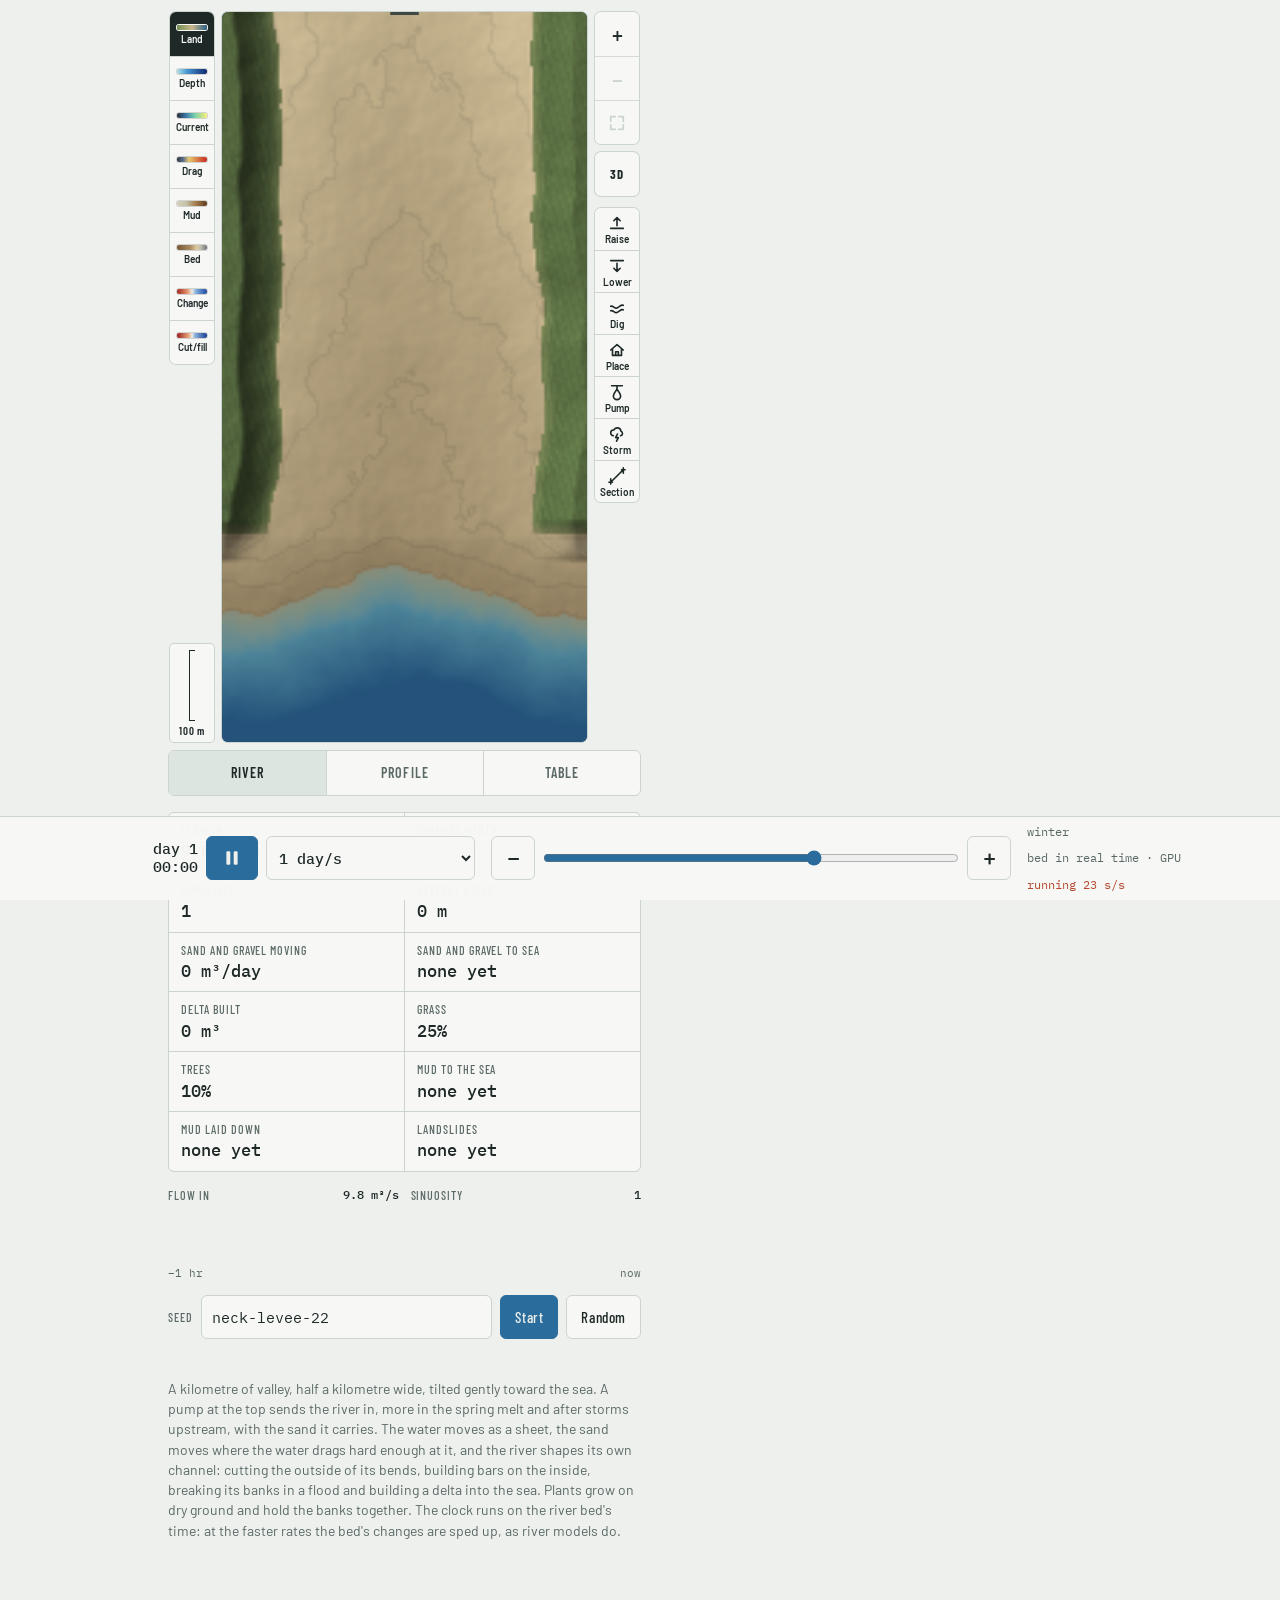
==== commit c1374f5c: "The river on the GPU by default On wherever the browser can (the switch still turns it off, and off " ====
--- a/index.html
+++ b/index.html
@@ -154,7 +154,7 @@
         <label class="wet-row" for="rock"><span>Bedrock</span><input type="range" id="rock" min="1" max="60" step="1" value="6"><output id="rock-out" for="rock">6 m down</output></label>
         <label class="wet-row" for="supply"><span>Sand in</span><input type="range" id="supply" min="0" max="200" step="5" value="60"><output id="supply-out" for="supply">60%</output></label>
         <label class="wet-row" for="mud"><span>Mud in</span><input type="range" id="mud" min="0" max="20" step="1" value="2"><output id="mud-out" for="mud">0.2 g/L</output></label>
-        <label class="wet-row gpu-row" id="gpu-row" for="gpu" hidden><span>River on the GPU</span><input type="checkbox" id="gpu"><output>try it</output></label>
+        <label class="wet-row gpu-row" id="gpu-row" for="gpu" hidden><span>River on the GPU</span><input type="checkbox" id="gpu"><output>faster</output></label>
         <p class="note">The pump's flow before the seasons and floods, the valley's fall, the sea's level, how high the land stands above it (raise it and the river cuts down into it from the coast), how deep the bedrock lies under the plain (the river can't cut below it), the sand fed in with the water as a share of what it can carry, and the mud it brings.</p>
       </div>
 
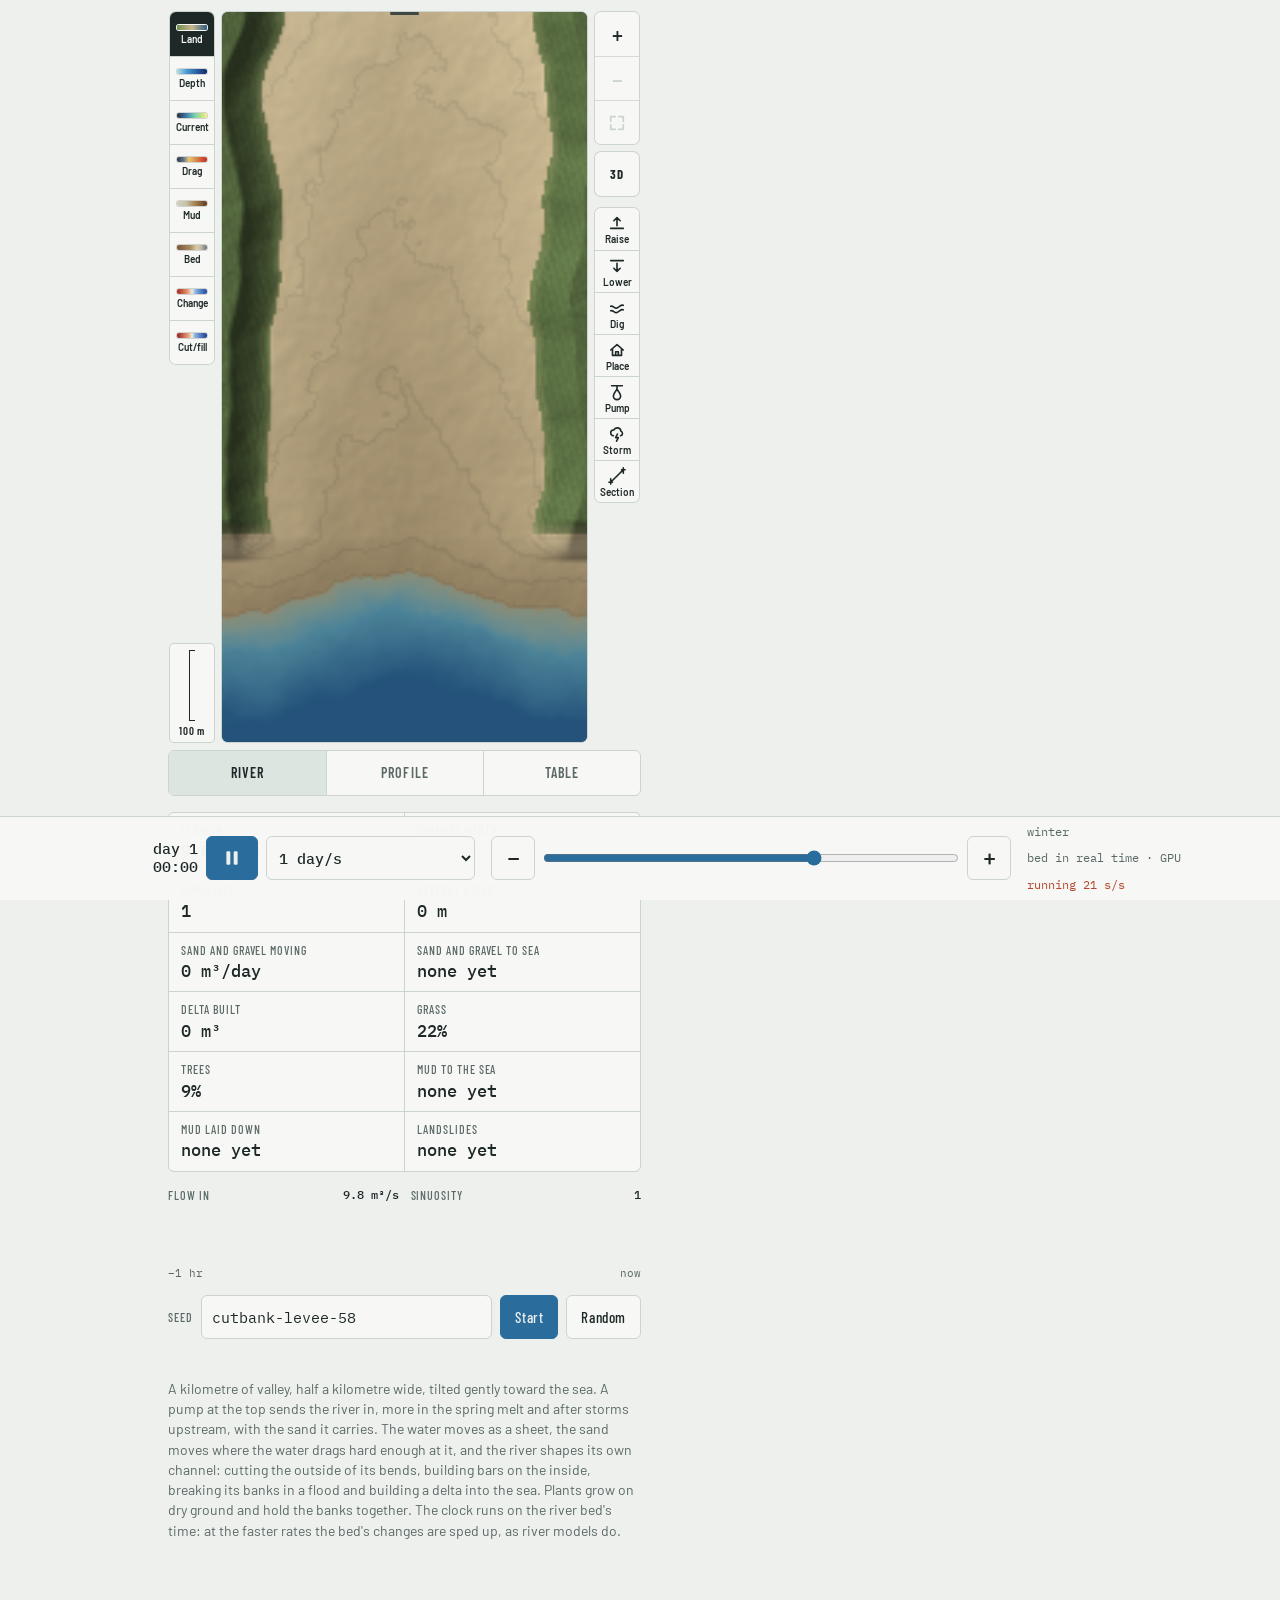
==== commit 23241503: "Dams, gauges, and Remove Place → Dam: a wall of rock drawn across the valley (2, 4 or 8 m above the " ====
--- a/index.html
+++ b/index.html
@@ -48,7 +48,7 @@
           <button type="button" class="tool" data-kind="raise" aria-pressed="false" aria-label="Raise: pile up sand" title="Raise: pile up sand"><svg viewBox="0 0 20 20" width="18" height="18" aria-hidden="true"><path d="M3 16h14M10 13V4M6.5 7.5 10 4l3.5 3.5" fill="none" stroke="currentColor" stroke-width="1.8" stroke-linecap="round" stroke-linejoin="round"/></svg><span>Raise</span></button>
           <button type="button" class="tool" data-kind="lower" aria-pressed="false" aria-label="Lower: scoop sand away" title="Lower: scoop sand away"><svg viewBox="0 0 20 20" width="18" height="18" aria-hidden="true"><path d="M3 4h14M10 7v9M6.5 12.5 10 16l3.5-3.5" fill="none" stroke="currentColor" stroke-width="1.8" stroke-linecap="round" stroke-linejoin="round"/></svg><span>Lower</span></button>
           <button type="button" class="tool" data-kind="dig" aria-pressed="false" aria-label="Dig a channel" title="Dig a channel"><svg viewBox="0 0 20 20" width="18" height="18" aria-hidden="true"><path d="M3 13c3-1 4 3 7 2s4-4 7-3M3 8c3-1 4 3 7 2s4-4 7-3" fill="none" stroke="currentColor" stroke-width="1.8" stroke-linecap="round" stroke-linejoin="round"/></svg><span>Dig</span></button>
-          <button type="button" class="tool" data-kind="place" aria-pressed="false" aria-label="Place rock, a house, a field or a bridge" title="Place rock, a house, a field or a bridge"><svg viewBox="0 0 20 20" width="18" height="18" aria-hidden="true"><path d="M3 10 10 4l7 6M5 8.5V16h10V8.5M8.5 16v-4h3v4" fill="none" stroke="currentColor" stroke-width="1.8" stroke-linecap="round" stroke-linejoin="round"/></svg><span>Place</span></button>
+          <button type="button" class="tool" data-kind="place" aria-pressed="false" aria-label="Place rock, a house, a field, a bridge, a dam or a gauge, or take one away" title="Place rock, a house, a field, a bridge, a dam or a gauge, or take one away"><svg viewBox="0 0 20 20" width="18" height="18" aria-hidden="true"><path d="M3 10 10 4l7 6M5 8.5V16h10V8.5M8.5 16v-4h3v4" fill="none" stroke="currentColor" stroke-width="1.8" stroke-linecap="round" stroke-linejoin="round"/></svg><span>Place</span></button>
           <button type="button" class="tool" data-kind="pump" aria-pressed="false" aria-label="Move the pump" title="Move the pump"><svg viewBox="0 0 20 20" width="18" height="18" aria-hidden="true"><path d="M4 3h12M10 3v4M10 7c-3 4-4 5.5-4 7.5a4 4 0 0 0 8 0c0-2-1-3.5-4-7.5z" fill="none" stroke="currentColor" stroke-width="1.8" stroke-linecap="round" stroke-linejoin="round"/></svg><span>Pump</span></button>
           <button type="button" class="tool" data-kind="storm" aria-pressed="false" aria-label="Park a storm" title="Park a storm"><svg viewBox="0 0 20 20" width="18" height="18" aria-hidden="true"><path d="M6 12a3.2 3.2 0 0 1 .4-6.4 4.2 4.2 0 0 1 8 1.4A2.6 2.6 0 0 1 14 12M10.5 10 8.5 14h3l-2 4" fill="none" stroke="currentColor" stroke-width="1.8" stroke-linecap="round" stroke-linejoin="round"/></svg><span>Storm</span></button>
           <button type="button" class="tool" data-kind="section" aria-pressed="false" aria-label="Draw a cross-section" title="Draw a cross-section"><svg viewBox="0 0 20 20" width="18" height="18" aria-hidden="true"><path d="M3 17 17 3M3 13v6M1 17h4M17 1v6M15 3h4" fill="none" stroke="currentColor" stroke-width="1.8" stroke-linecap="round" stroke-linejoin="round"/></svg><span>Section</span></button>
@@ -62,6 +62,14 @@
         <button type="button" data-place="house" aria-pressed="true">House</button>
         <button type="button" data-place="field" aria-pressed="false">Field</button>
         <button type="button" data-place="bridge" aria-pressed="false">Bridge</button>
+        <button type="button" data-place="dam" aria-pressed="false">Dam</button>
+        <button type="button" data-place="gauge" aria-pressed="false">Gauge</button>
+        <button type="button" data-place="remove" aria-pressed="false">Remove</button>
+      </div>
+      <div class="size-row" id="dam-row" role="group" aria-label="How high a dam" hidden>
+        <button type="button" data-dam="low" aria-pressed="false">Low 2 m</button>
+        <button type="button" data-dam="medium" aria-pressed="true">Mid 4 m</button>
+        <button type="button" data-dam="high" aria-pressed="false">High 8 m</button>
       </div>
       <div class="size-row brush-row" id="brush-row" role="group" aria-label="Brush size" hidden>
         <button type="button" data-brush="small" aria-pressed="false">Small</button>
@@ -108,6 +116,7 @@
         <div><dt>Mud to the sea</dt><dd id="s-mudsea">—</dd></div>
         <div><dt>Mud laid down</dt><dd id="s-mudlaid">—</dd></div>
         <div><dt>Landslides</dt><dd id="s-slides">—</dd></div>
+        <div id="s-dams-row" hidden><dt>Behind dams</dt><dd id="s-dams">—</dd></div>
       </dl>
       <p class="things-line" id="things-line" hidden></p>
 
@@ -144,6 +153,11 @@
           <canvas id="section" aria-label="A cross-section along the line drawn with the Section tool" hidden></canvas>
           <p id="section-hint" class="note">Pick Section beside the map and draw a line across the river to see its cross-section here.</p>
         </figure>
+        <section class="gauges" aria-label="Gauges">
+          <h3 class="gauges-title"><span>Gauges</span><span class="legend"><i class="lg-bed"></i>bed <i class="lg-water"></i>water <i class="lg-start"></i>when placed</span></h3>
+          <div id="gauges"></div>
+          <p id="gauges-hint" class="note">Pick Place, then Gauge, and tap the river to chart its water level, flow and sand here. Put one above a dam and one below it.</p>
+        </section>
       </div>
 
       <div class="pane table-pane" id="pane-table" role="tabpanel" aria-labelledby="tab-table" hidden>
--- a/style.css
+++ b/style.css
@@ -314,6 +314,12 @@
 }
 .size-row[hidden] { display: none; }
 .size-row.place-row { grid-template-columns: repeat(4, 1fr); }
+/* The gauges, in the Profile tab. */
+.gauges { display: grid; gap: 12px; margin-top: 12px; }
+.gauges-title { display: flex; justify-content: space-between; align-items: center; margin: 0; font: 600 12px/1.2 var(--font-display); letter-spacing: 0.06em; text-transform: uppercase; color: var(--muted); }
+#gauges { display: grid; gap: 14px; }
+.chart.gauge canvas.level { height: 130px; }
+.chart.gauge .sparks canvas { height: 48px; background: none; box-shadow: none; border-radius: 0; }
 .things-line { margin: 8px 0 0; font: 400 13px/1.4 var(--font-body); color: var(--ink); }
 .things-line[hidden] { display: none; }
 .size-row button {
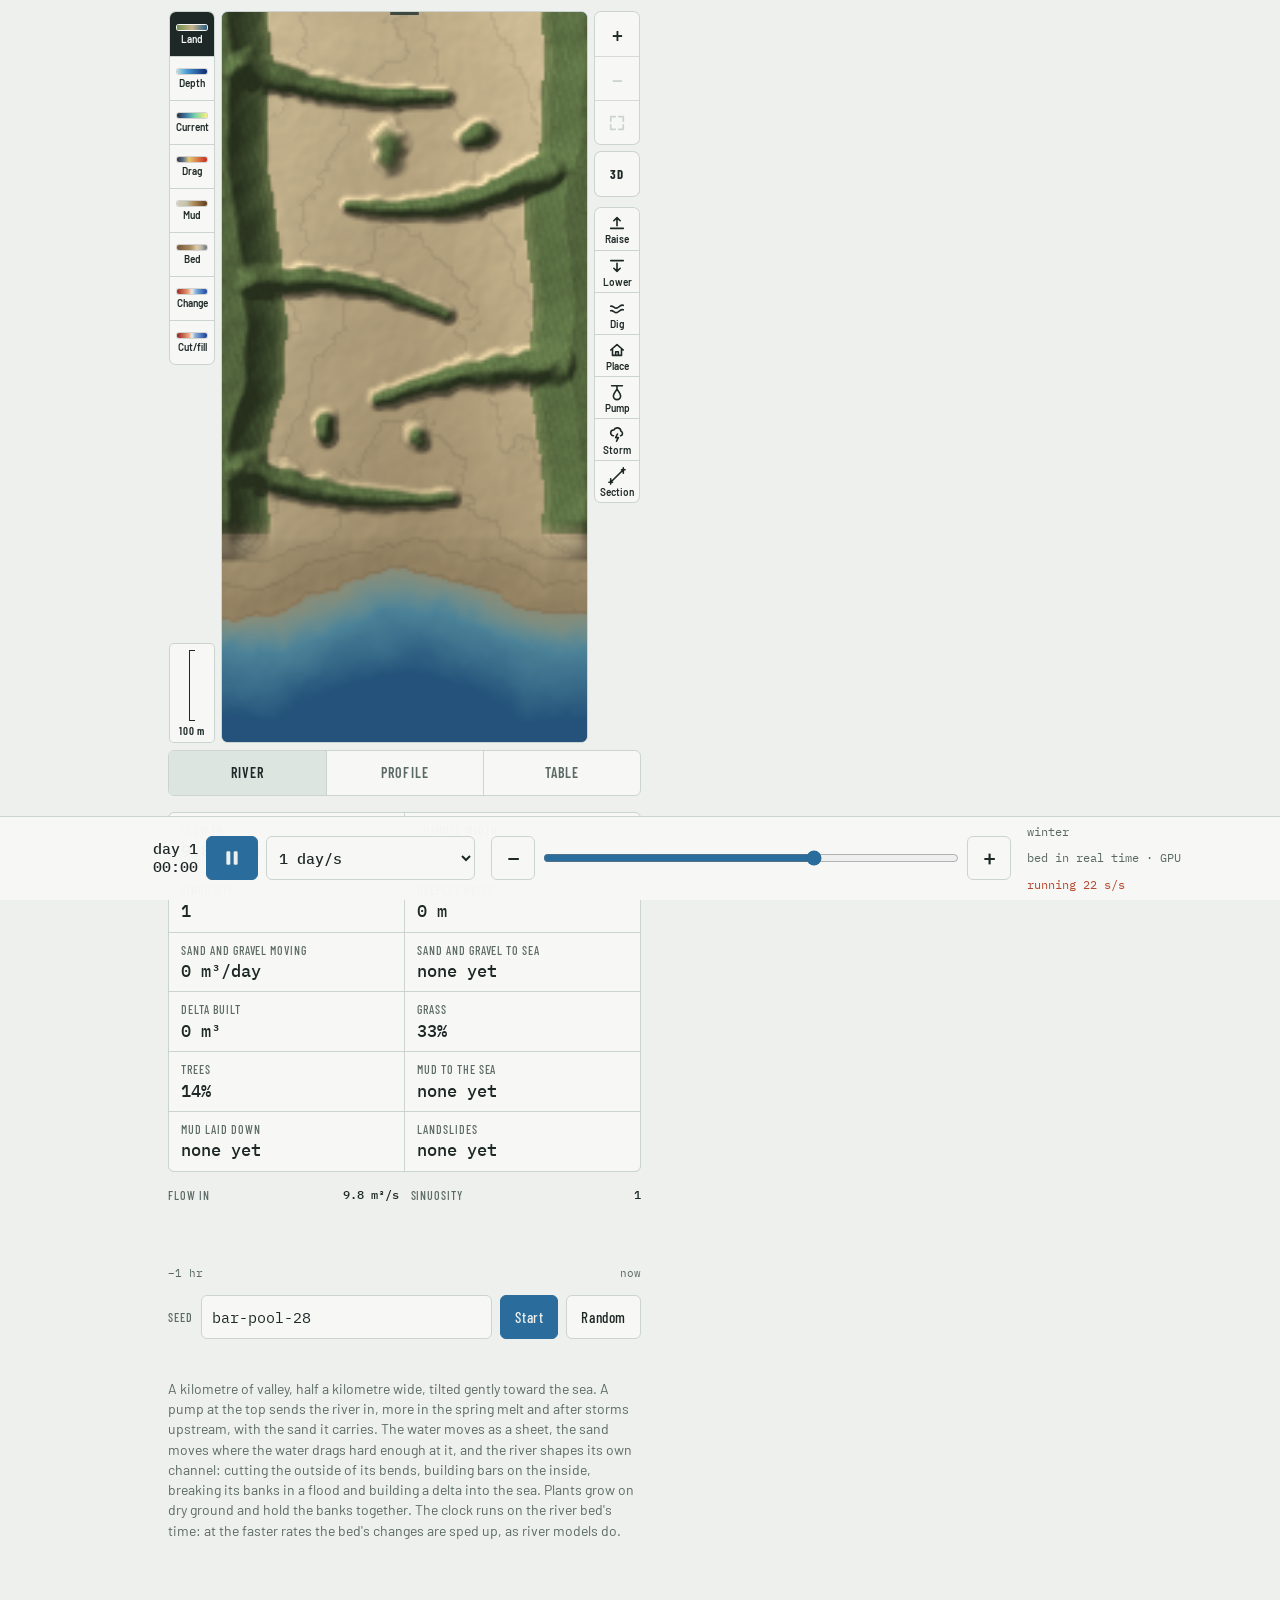
==== commit 76b8cd97: "Hills for the river to wind through New worlds have hills on the floodplain: spurs reaching in from " ====
--- a/index.html
+++ b/index.html
@@ -165,11 +165,12 @@
         <label class="wet-row" for="tilt"><span>Tilt</span><input type="range" id="tilt" min="0.5" max="6" step="0.1" value="2"><output id="tilt-out" for="tilt">2.0 m/km</output></label>
         <label class="wet-row" for="sea"><span>Sea level</span><input type="range" id="sea" min="-2" max="2" step="0.1" value="0"><output id="sea-out" for="sea">±0 m</output></label>
         <label class="wet-row" for="lift"><span>Land height</span><input type="range" id="lift" min="0" max="30" step="1" value="0"><output id="lift-out" for="lift">+0 m</output></label>
+        <label class="wet-row" for="hills"><span>Hills</span><input type="range" id="hills" min="0" max="15" step="0.5" value="5"><output id="hills-out" for="hills">5 m high</output></label>
         <label class="wet-row" for="rock"><span>Bedrock</span><input type="range" id="rock" min="1" max="60" step="1" value="6"><output id="rock-out" for="rock">6 m down</output></label>
         <label class="wet-row" for="supply"><span>Sand in</span><input type="range" id="supply" min="0" max="200" step="5" value="60"><output id="supply-out" for="supply">60%</output></label>
         <label class="wet-row" for="mud"><span>Mud in</span><input type="range" id="mud" min="0" max="20" step="1" value="2"><output id="mud-out" for="mud">0.2 g/L</output></label>
         <label class="wet-row gpu-row" id="gpu-row" for="gpu" hidden><span>River on the GPU</span><input type="checkbox" id="gpu"><output>faster</output></label>
-        <p class="note">The pump's flow before the seasons and floods, the valley's fall, the sea's level, how high the land stands above it (raise it and the river cuts down into it from the coast), how deep the bedrock lies under the plain (the river can't cut below it), the sand fed in with the water as a share of what it can carry, and the mud it brings.</p>
+        <p class="note">The pump's flow before the seasons and floods, the valley's fall, the sea's level, how high the land stands above it (raise it and the river cuts down into it from the coast), how high the hills it winds round stand (the rocky ones have bedrock just under them; the rest it can wear away), how deep the bedrock lies under the plain (the river can't cut below it), the sand fed in with the water as a share of what it can carry, and the mud it brings.</p>
       </div>
 
     </section>
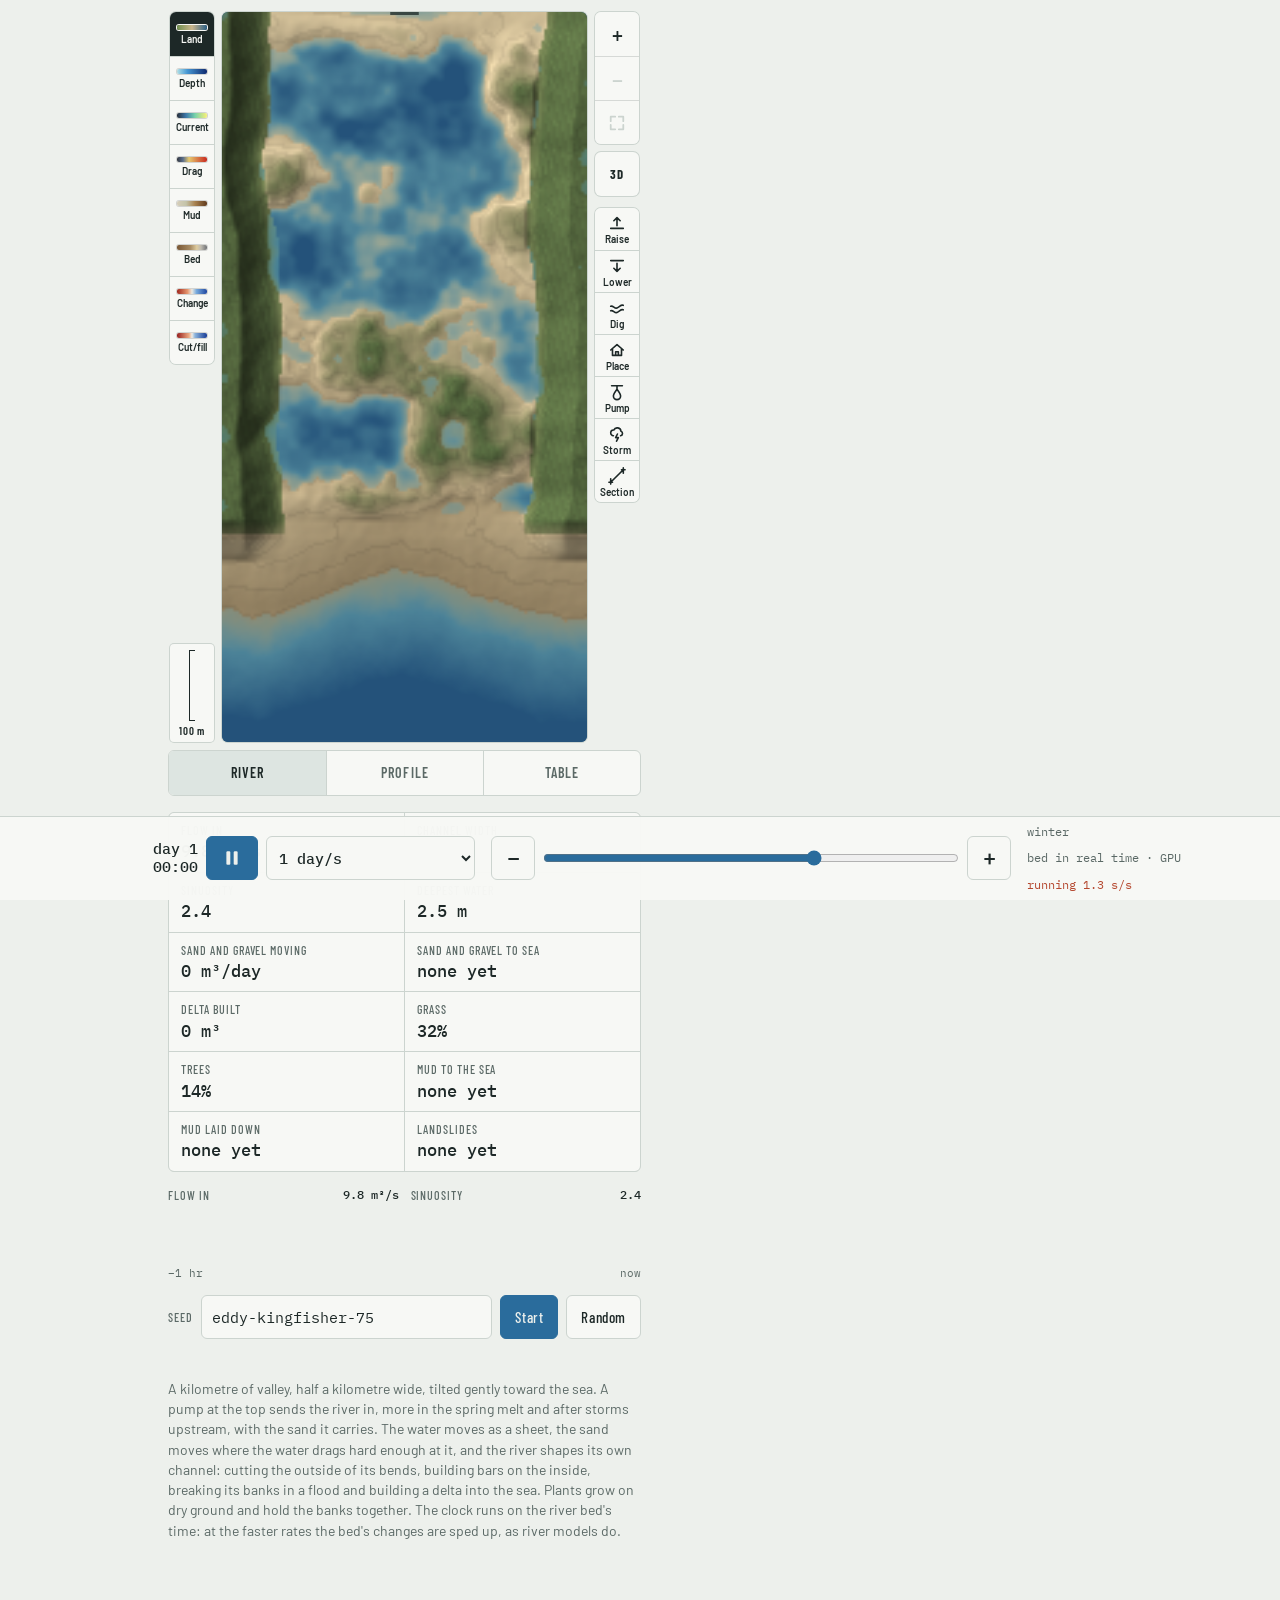
==== commit dc96b6c3: "Hills from noise, with amount and size sliders The spurs and knolls give way to rolling ground from " ====
--- a/index.html
+++ b/index.html
@@ -165,12 +165,13 @@
         <label class="wet-row" for="tilt"><span>Tilt</span><input type="range" id="tilt" min="0.5" max="6" step="0.1" value="2"><output id="tilt-out" for="tilt">2.0 m/km</output></label>
         <label class="wet-row" for="sea"><span>Sea level</span><input type="range" id="sea" min="-2" max="2" step="0.1" value="0"><output id="sea-out" for="sea">±0 m</output></label>
         <label class="wet-row" for="lift"><span>Land height</span><input type="range" id="lift" min="0" max="30" step="1" value="0"><output id="lift-out" for="lift">+0 m</output></label>
-        <label class="wet-row" for="hills"><span>Hills</span><input type="range" id="hills" min="0" max="15" step="0.5" value="5"><output id="hills-out" for="hills">5 m high</output></label>
+        <label class="wet-row" for="hills"><span>Hills</span><input type="range" id="hills" min="0" max="12" step="0.5" value="2.5"><output id="hills-out" for="hills">±2.5 m</output></label>
+        <label class="wet-row" for="hillSize"><span>Hill size</span><input type="range" id="hillSize" min="30" max="400" step="10" value="120"><output id="hillSize-out" for="hillSize">120 m across</output></label>
         <label class="wet-row" for="rock"><span>Bedrock</span><input type="range" id="rock" min="1" max="60" step="1" value="6"><output id="rock-out" for="rock">6 m down</output></label>
         <label class="wet-row" for="supply"><span>Sand in</span><input type="range" id="supply" min="0" max="200" step="5" value="60"><output id="supply-out" for="supply">60%</output></label>
         <label class="wet-row" for="mud"><span>Mud in</span><input type="range" id="mud" min="0" max="20" step="1" value="2"><output id="mud-out" for="mud">0.2 g/L</output></label>
         <label class="wet-row gpu-row" id="gpu-row" for="gpu" hidden><span>River on the GPU</span><input type="checkbox" id="gpu"><output>faster</output></label>
-        <p class="note">The pump's flow before the seasons and floods, the valley's fall, the sea's level, how high the land stands above it (raise it and the river cuts down into it from the coast), how high the hills it winds round stand (the rocky ones have bedrock just under them; the rest it can wear away), how deep the bedrock lies under the plain (the river can't cut below it), the sand fed in with the water as a share of what it can carry, and the mud it brings.</p>
+        <p class="note">The pump's flow before the seasons and floods, the valley's fall, the sea's level, how high the land stands above it (raise it and the river cuts down into it from the coast), how far the rolling ground rises and falls and how big its hills are (the river winds round the hills and fills the hollows; the rocky hills have bedrock just under them, the rest it can wear away), how deep the bedrock lies under the plain (the river can't cut below it), the sand fed in with the water as a share of what it can carry, and the mud it brings.</p>
       </div>
 
     </section>
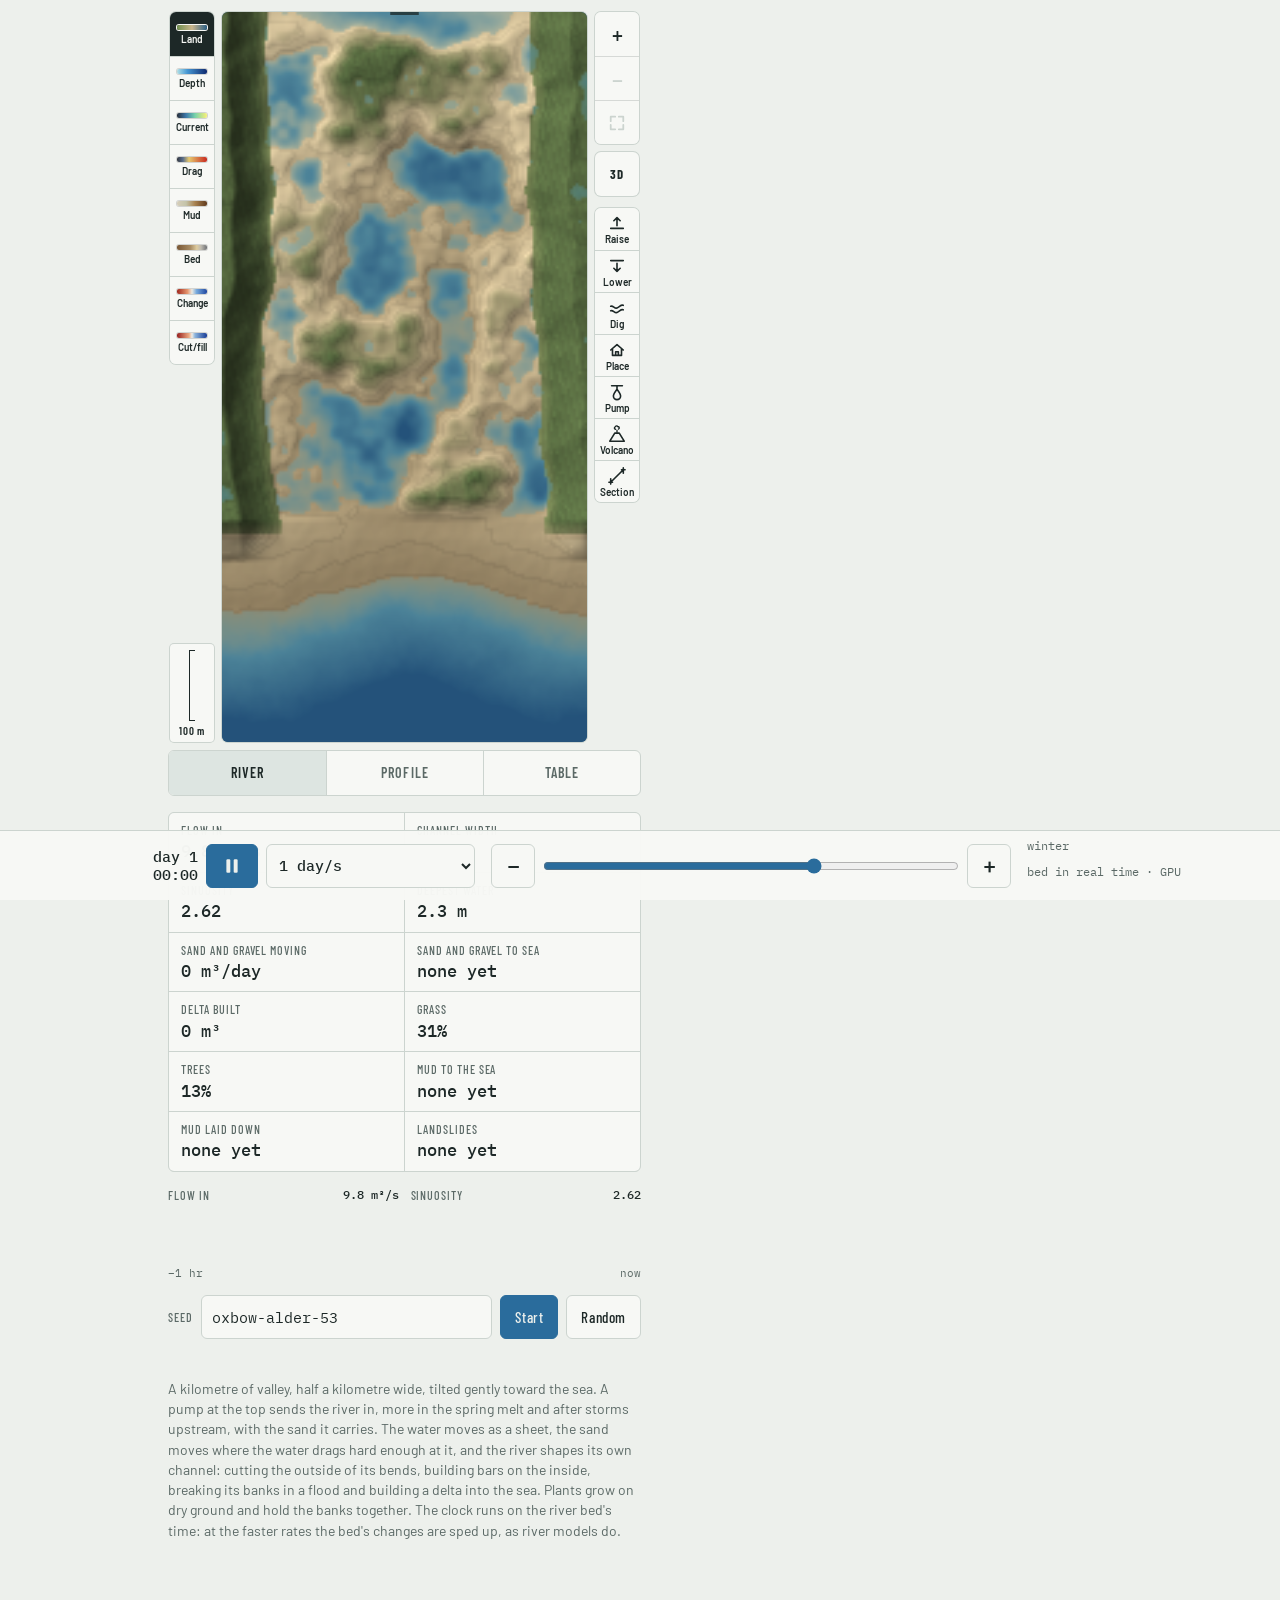
==== commit 81739901: "Volcano tool in place of Storm A volcano put down on the table erupts within days, then every two to" ====
--- a/index.html
+++ b/index.html
@@ -50,7 +50,7 @@
           <button type="button" class="tool" data-kind="dig" aria-pressed="false" aria-label="Dig a channel" title="Dig a channel"><svg viewBox="0 0 20 20" width="18" height="18" aria-hidden="true"><path d="M3 13c3-1 4 3 7 2s4-4 7-3M3 8c3-1 4 3 7 2s4-4 7-3" fill="none" stroke="currentColor" stroke-width="1.8" stroke-linecap="round" stroke-linejoin="round"/></svg><span>Dig</span></button>
           <button type="button" class="tool" data-kind="place" aria-pressed="false" aria-label="Place rock, a house, a field, a bridge, a dam or a gauge, or take one away" title="Place rock, a house, a field, a bridge, a dam or a gauge, or take one away"><svg viewBox="0 0 20 20" width="18" height="18" aria-hidden="true"><path d="M3 10 10 4l7 6M5 8.5V16h10V8.5M8.5 16v-4h3v4" fill="none" stroke="currentColor" stroke-width="1.8" stroke-linecap="round" stroke-linejoin="round"/></svg><span>Place</span></button>
           <button type="button" class="tool" data-kind="pump" aria-pressed="false" aria-label="Move the pump" title="Move the pump"><svg viewBox="0 0 20 20" width="18" height="18" aria-hidden="true"><path d="M4 3h12M10 3v4M10 7c-3 4-4 5.5-4 7.5a4 4 0 0 0 8 0c0-2-1-3.5-4-7.5z" fill="none" stroke="currentColor" stroke-width="1.8" stroke-linecap="round" stroke-linejoin="round"/></svg><span>Pump</span></button>
-          <button type="button" class="tool" data-kind="storm" aria-pressed="false" aria-label="Park a storm" title="Park a storm"><svg viewBox="0 0 20 20" width="18" height="18" aria-hidden="true"><path d="M6 12a3.2 3.2 0 0 1 .4-6.4 4.2 4.2 0 0 1 8 1.4A2.6 2.6 0 0 1 14 12M10.5 10 8.5 14h3l-2 4" fill="none" stroke="currentColor" stroke-width="1.8" stroke-linecap="round" stroke-linejoin="round"/></svg><span>Storm</span></button>
+          <button type="button" class="tool" data-kind="volcano" aria-pressed="false" aria-label="Put down a volcano" title="Put down a volcano"><svg viewBox="0 0 20 20" width="18" height="18" aria-hidden="true"><path d="M2 18 7.5 9h5L18 18Z" fill="none" stroke="currentColor" stroke-width="1.8" stroke-linejoin="round"/><path d="M10 8V6M8.5 4.8c-1.5-.3-2-2-.5-2.8.3-1.2 2.4-1.5 3 0 1.6-.2 2.2 1.8.6 2.6" fill="none" stroke="currentColor" stroke-width="1.5" stroke-linecap="round" stroke-linejoin="round"/></svg><span>Volcano</span></button>
           <button type="button" class="tool" data-kind="section" aria-pressed="false" aria-label="Draw a cross-section" title="Draw a cross-section"><svg viewBox="0 0 20 20" width="18" height="18" aria-hidden="true"><path d="M3 17 17 3M3 13v6M1 17h4M17 1v6M15 3h4" fill="none" stroke="currentColor" stroke-width="1.8" stroke-linecap="round" stroke-linejoin="round"/></svg><span>Section</span></button>
         </div>
       </div>
